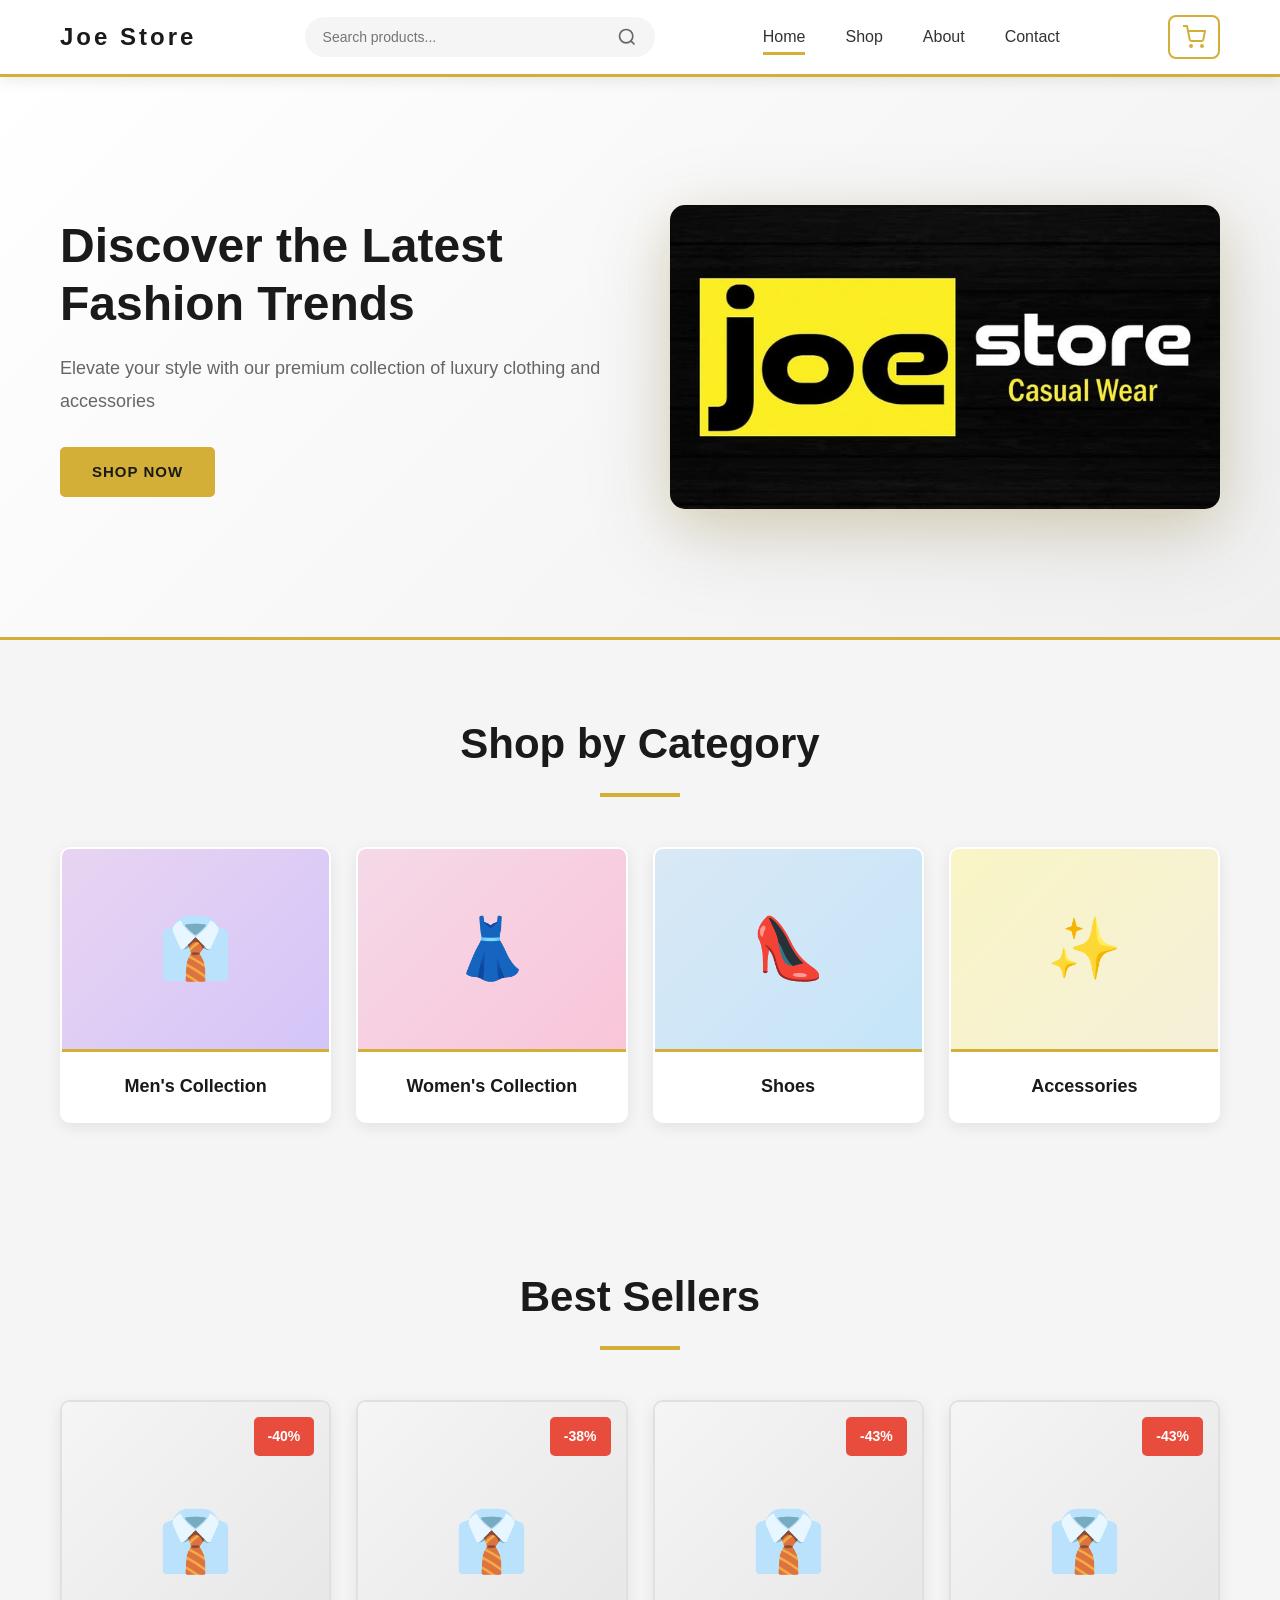
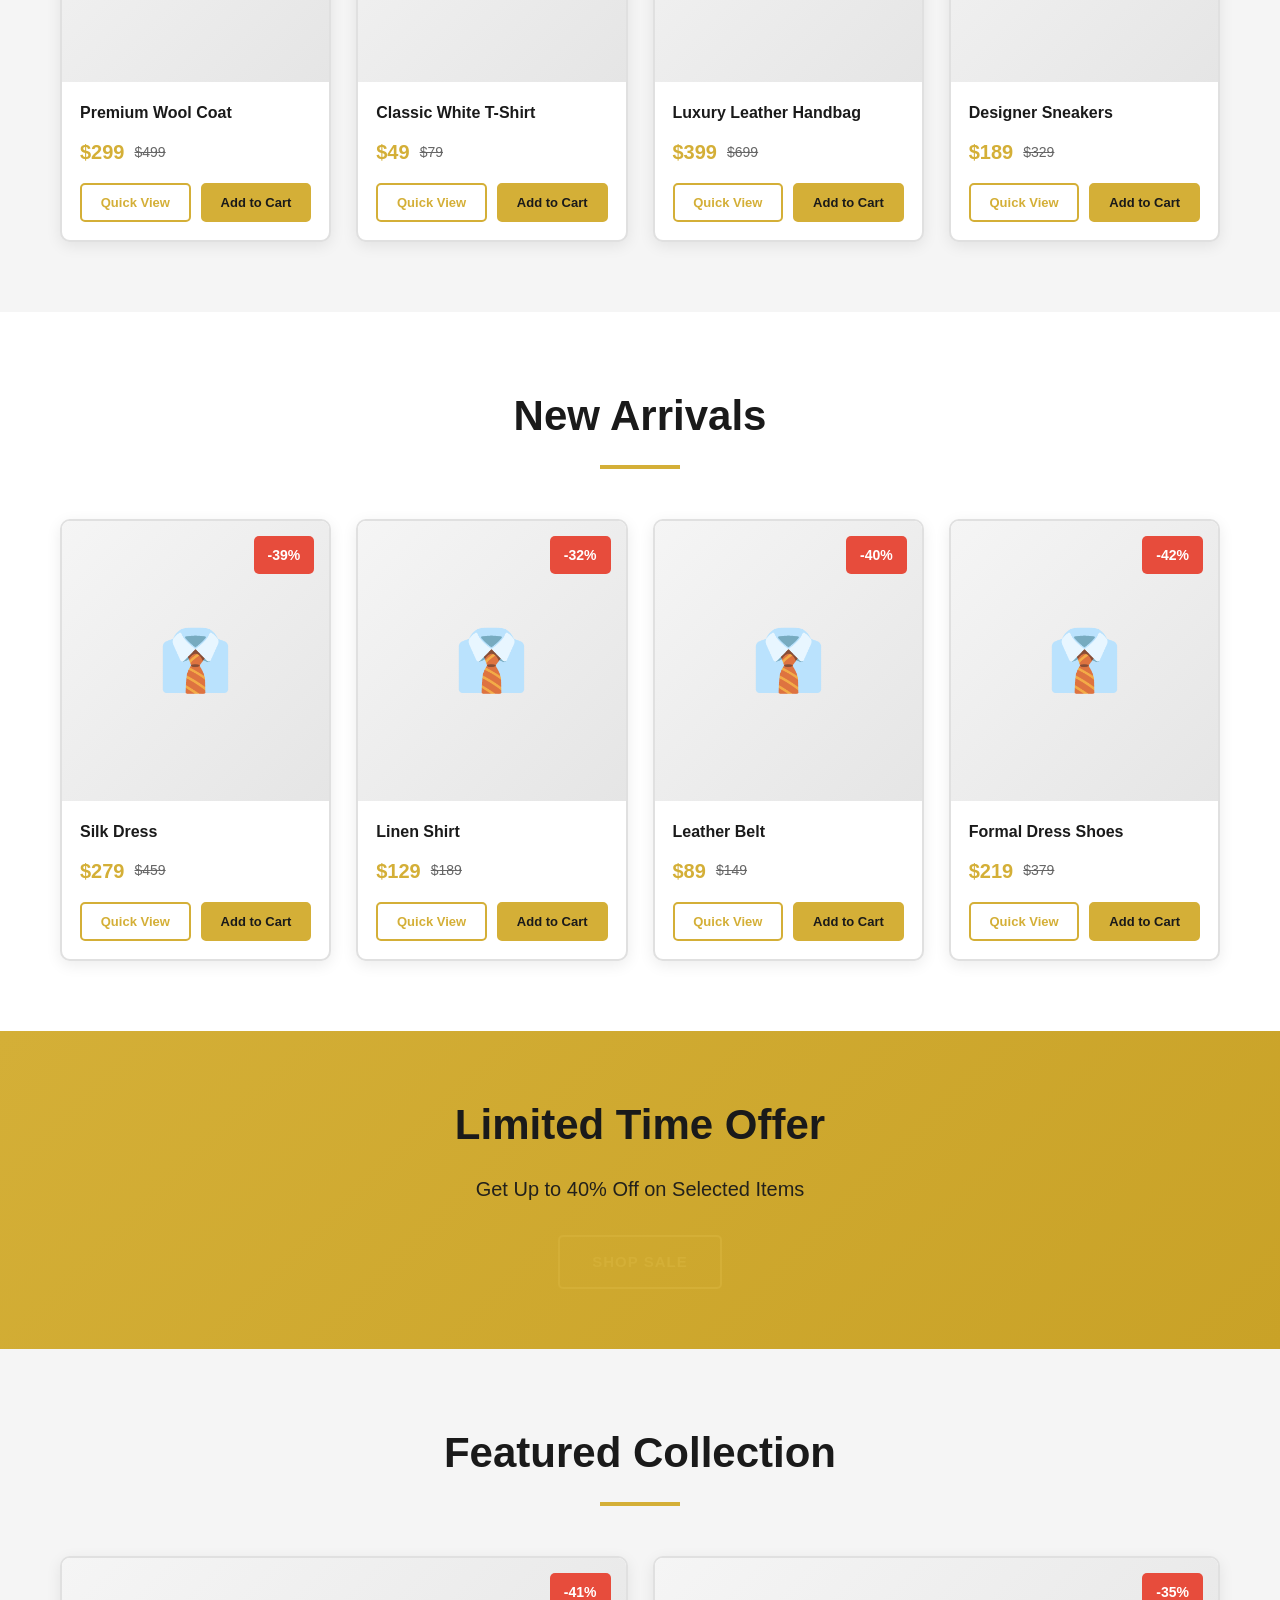
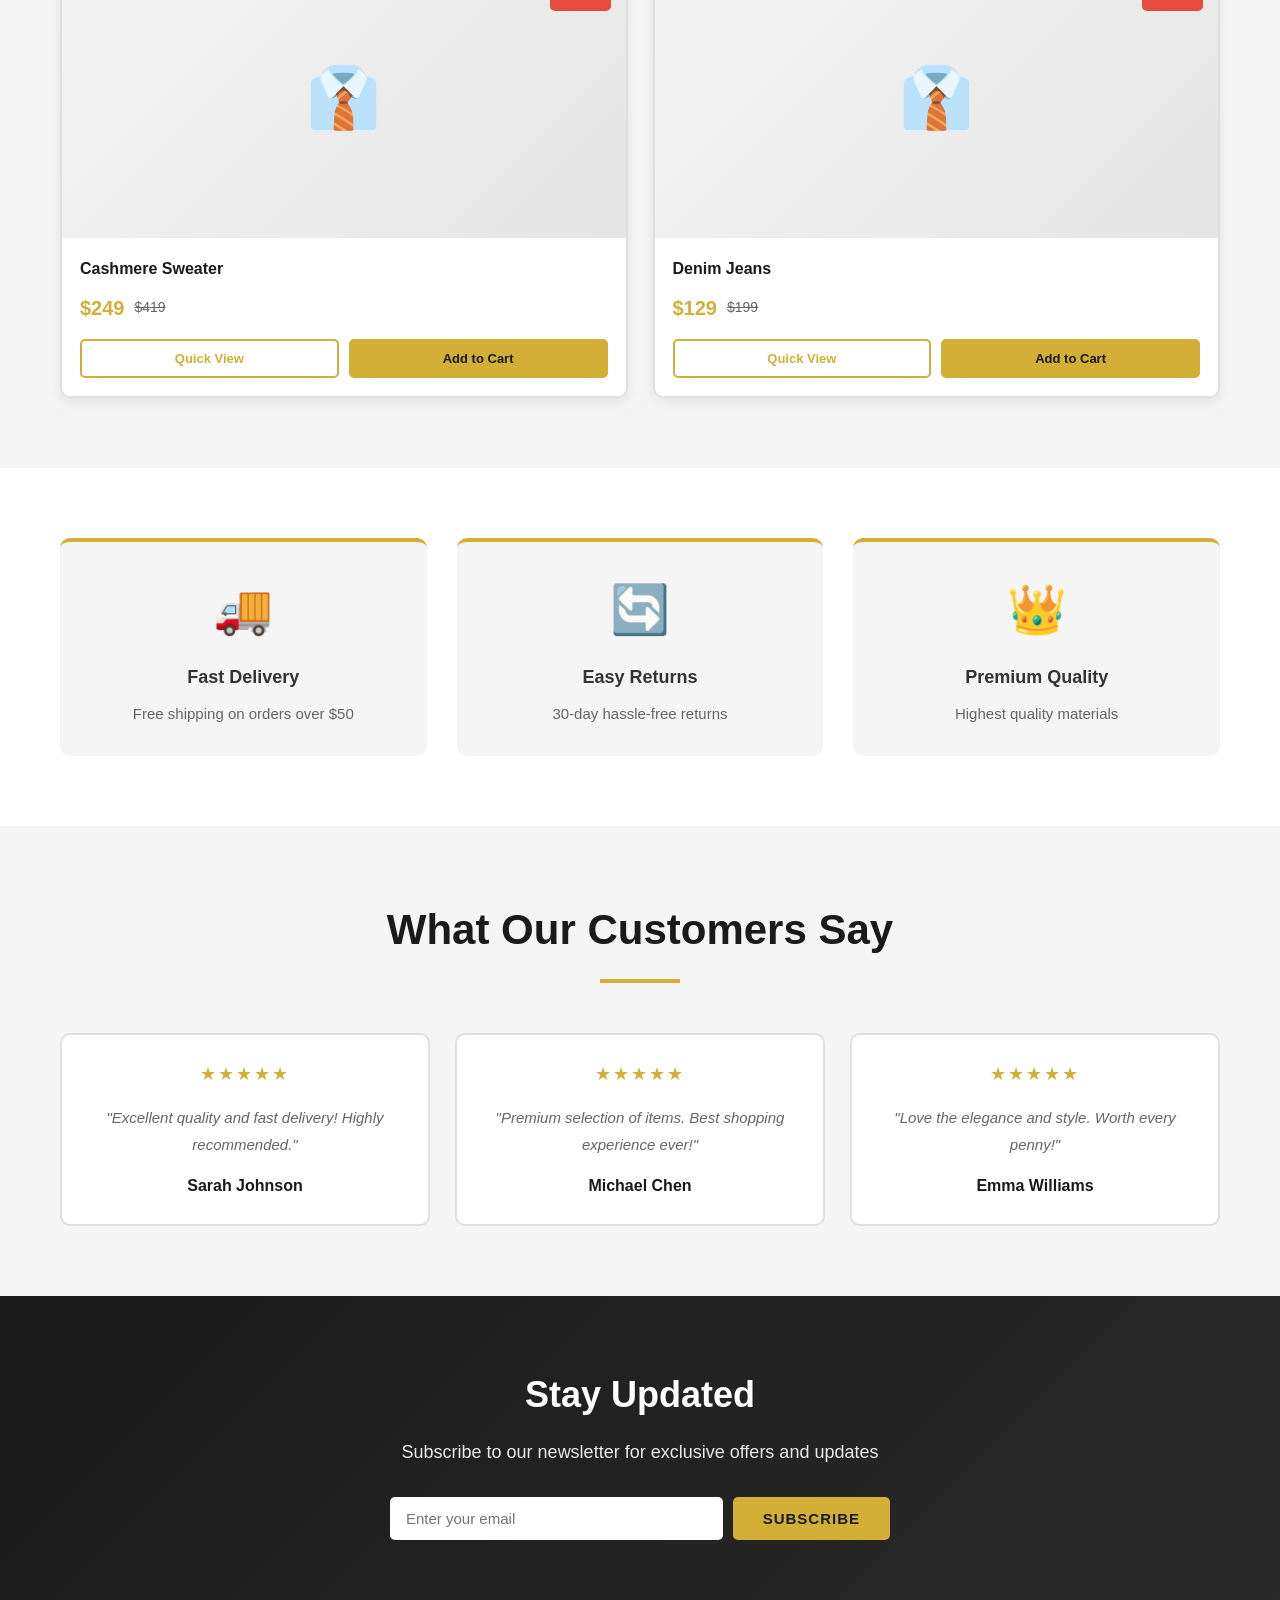
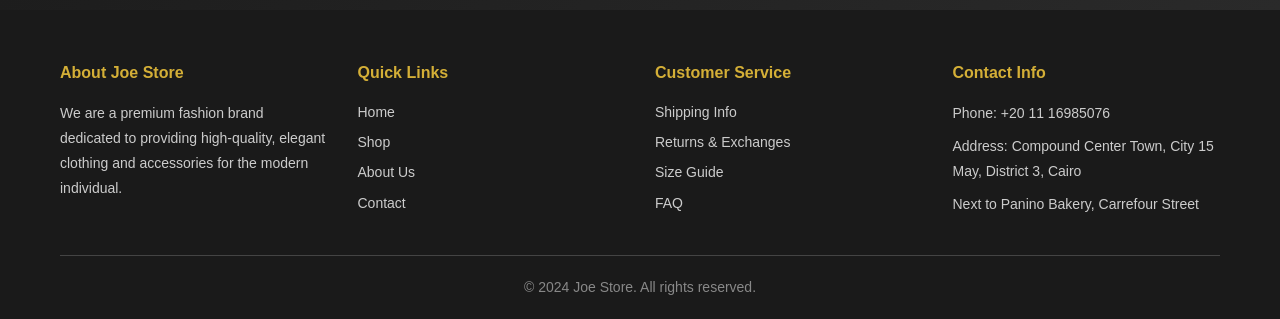
==== index.html @ e1beae63 "Add files via upload" ====
<!DOCTYPE html>
<html lang="en">
<head>
    <meta charset="UTF-8">
    <meta name="viewport" content="width=device-width, initial-scale=1.0">
    <meta name="description" content="Joe Store - Premium Fashion Store">
    <title>Joe Store - Premium Fashion Store</title>
    <link rel="icon" href="Logo.jpg" type="image/jpeg">
    <link rel="stylesheet" href="styles.css">
</head>
<body>
    <!-- NAVIGATION BAR -->
    <nav class="navbar">
        <div class="container">
            <div class="navbar-brand">
                <a href="index.html" class="logo">Joe Store</a>
            </div>
            
            <div class="navbar-search">
                <input type="text" placeholder="Search products..." class="search-input">
                <button class="search-btn">
                    <svg width="20" height="20" viewBox="0 0 24 24" fill="none" stroke="currentColor" stroke-width="2">
                        <circle cx="11" cy="11" r="8"></circle>
                        <path d="m21 21-4.35-4.35"></path>
                    </svg>
                </button>
            </div>
            
            <ul class="navbar-menu">
                <li><a href="index.html" class="nav-link active">Home</a></li>
                <li><a href="products.html" class="nav-link">Shop</a></li>
                <li><a href="about.html" class="nav-link">About</a></li>
                <li><a href="contact.html" class="nav-link">Contact</a></li>
            </ul>
            
            <div class="navbar-actions">
                <button class="cart-btn" id="cart-btn" onclick="window.location.href='cart.html'">
                    <svg width="24" height="24" viewBox="0 0 24 24" fill="none" stroke="currentColor" stroke-width="2">
                        <circle cx="9" cy="21" r="1"></circle>
                        <circle cx="20" cy="21" r="1"></circle>
                        <path d="M1 1h4l2.68 13.39a2 2 0 0 0 2 1.61h9.72a2 2 0 0 0 2-1.61L23 6H6"></path>
                    </svg>
                    <span class="cart-count" id="cart-count">0</span>
                </button>
            </div>
            
            <button class="menu-toggle" id="menu-toggle">
                <span></span>
                <span></span>
                <span></span>
            </button>
        </div>
    </nav>

    <!-- HERO SECTION -->
    <section class="hero">
        <div class="container">
            <div class="hero-content">
                <h2 class="hero-title">Discover the Latest Fashion Trends</h2>
                <p class="hero-subtitle">Elevate your style with our premium collection of luxury clothing and accessories</p>
                <a href="products.html" class="btn btn-primary">Shop Now</a>
            </div>
            <div class="hero-image">
                <img src="Logo.jpg" alt="Joe Store Logo">
            </div>
        </div>
    </section>

    <!-- FEATURED CATEGORIES -->
    <section class="categories">
        <div class="container">
            <h2 class="section-title">Shop by Category</h2>
            <div class="categories-grid">
                <a href="products.html?category=men" class="category-card">
                    <div class="category-placeholder men-placeholder">👔</div>
                    <h3>Men's Collection</h3>
                </a>
                <a href="products.html?category=women" class="category-card">
                    <div class="category-placeholder women-placeholder">👗</div>
                    <h3>Women's Collection</h3>
                </a>
                <a href="products.html?category=shoes" class="category-card">
                    <div class="category-placeholder shoes-placeholder">👠</div>
                    <h3>Shoes</h3>
                </a>
                <a href="products.html?category=accessories" class="category-card">
                    <div class="category-placeholder accessories-placeholder">✨</div>
                    <h3>Accessories</h3>
                </a>
            </div>
        </div>
    </section>

    <!-- BEST SELLERS -->
    <section class="best-sellers">
        <div class="container">
            <h2 class="section-title">Best Sellers</h2>
            <div class="products-grid" id="bestSellersGrid"></div>
        </div>
    </section>

    <!-- NEW ARRIVALS -->
    <section class="new-arrivals">
        <div class="container">
            <h2 class="section-title">New Arrivals</h2>
            <div class="products-grid" id="newArrivalsGrid"></div>
        </div>
    </section>

    <!-- PROMO BANNER -->
    <section class="promo-banner">
        <div class="container">
            <div class="promo-content">
                <h2>Limited Time Offer</h2>
                <p>Get Up to 40% Off on Selected Items</p>
                <a href="products.html" class="btn btn-secondary">Shop Sale</a>
            </div>
        </div>
    </section>

    <!-- FEATURED PRODUCTS -->
    <section class="featured">
        <div class="container">
            <h2 class="section-title">Featured Collection</h2>
            <div class="products-grid" id="featuredGrid"></div>
        </div>
    </section>

    <!-- BENEFITS -->
    <section class="benefits">
        <div class="container">
            <div class="benefits-grid">
                <div class="benefit-card">
                    <div class="benefit-icon">🚚</div>
                    <h3>Fast Delivery</h3>
                    <p>Free shipping on orders over $50</p>
                </div>
                <div class="benefit-card">
                    <div class="benefit-icon">🔄</div>
                    <h3>Easy Returns</h3>
                    <p>30-day hassle-free returns</p>
                </div>
                <div class="benefit-card">
                    <div class="benefit-icon">👑</div>
                    <h3>Premium Quality</h3>
                    <p>Highest quality materials</p>
                </div>
            </div>
        </div>
    </section>

    <!-- REVIEWS -->
    <section class="reviews">
        <div class="container">
            <h2 class="section-title">What Our Customers Say</h2>
            <div class="reviews-grid">
                <div class="review-card">
                    <div class="stars">★★★★★</div>
                    <p>"Excellent quality and fast delivery! Highly recommended."</p>
                    <strong>Sarah Johnson</strong>
                </div>
                <div class="review-card">
                    <div class="stars">★★★★★</div>
                    <p>"Premium selection of items. Best shopping experience ever!"</p>
                    <strong>Michael Chen</strong>
                </div>
                <div class="review-card">
                    <div class="stars">★★★★★</div>
                    <p>"Love the elegance and style. Worth every penny!"</p>
                    <strong>Emma Williams</strong>
                </div>
            </div>
        </div>
    </section>

    <!-- NEWSLETTER -->
    <section class="newsletter">
        <div class="container">
            <h2>Stay Updated</h2>
            <p>Subscribe to our newsletter for exclusive offers and updates</p>
            <form class="newsletter-form">
                <input type="email" placeholder="Enter your email" required>
                <button type="submit" class="btn btn-primary">Subscribe</button>
            </form>
        </div>
    </section>

    <!-- FOOTER -->
    <footer class="footer">
        <div class="container">
            <div class="footer-grid">
                <div class="footer-section">
                    <h4>About Joe Store</h4>
                    <p>We are a premium fashion brand dedicated to providing high-quality, elegant clothing and accessories for the modern individual.</p>
                </div>
                <div class="footer-section">
                    <h4>Quick Links</h4>
                    <ul>
                        <li><a href="index.html">Home</a></li>
                        <li><a href="products.html">Shop</a></li>
                        <li><a href="#">About Us</a></li>
                        <li><a href="#">Contact</a></li>
                    </ul>
                </div>
                <div class="footer-section">
                    <h4>Customer Service</h4>
                    <ul>
                        <li><a href="#">Shipping Info</a></li>
                        <li><a href="#">Returns & Exchanges</a></li>
                        <li><a href="#">Size Guide</a></li>
                        <li><a href="#">FAQ</a></li>
                    </ul>
                </div>
                <div class="footer-section">
                    <h4>Contact Info</h4>
                    <p>Phone: +20 11 16985076</p>
                    <p>Address: Compound Center Town, City 15 May, District 3, Cairo</p>
                    <p>Next to Panino Bakery, Carrefour Street</p>
                </div>
            </div>
            <div class="footer-bottom">
                <p>&copy; 2024 Joe Store. All rights reserved.</p>
            </div>
        </div>
    </footer>

    <script src="data.js"></script>
    <script src="app.js"></script>
</body>
</html>
---- styles.css ----
* {
  margin: 0;
  padding: 0;
  box-sizing: border-box;
}

:root {
  --primary: #D4AF37;
  --dark: #1a1a1a;
  --light: #fff;
  --gray: #f5f5f5;
  --gray-dark: #e0e0e0;
  --text: #333;
  --text-light: #666;
}

html {
  scroll-behavior: smooth;
}

body {
  font-family: 'Segoe UI', Tahoma, Geneva, Verdana, sans-serif;
  color: var(--text);
  background: var(--light);
  line-height: 1.6;
}

.container {
  max-width: 1200px;
  margin: 0 auto;
  padding: 0 20px;
}

/* ===== NAVBAR ===== */
.navbar {
  background: var(--light);
  border-bottom: 3px solid var(--primary);
  padding: 15px 0;
  position: sticky;
  top: 0;
  z-index: 1000;
  box-shadow: 0 2px 15px rgba(0, 0, 0, 0.1);
}

.navbar .container {
  display: flex;
  align-items: center;
  justify-content: space-between;
  gap: 30px;
}

.logo {
  font-size: 24px;
  font-weight: 900;
  color: var(--dark);
  text-decoration: none;
  letter-spacing: 3px;
  transition: all 0.3s ease;
}

.logo:hover {
  color: var(--primary);
}

.navbar-search {
  flex: 1;
  max-width: 350px;
  display: flex;
  align-items: center;
  background: var(--gray);
  border-radius: 30px;
  padding: 8px 16px;
  border: 2px solid transparent;
  transition: all 0.3s ease;
}

.navbar-search:focus-within {
  border-color: var(--primary);
  box-shadow: 0 0 15px rgba(212, 175, 55, 0.2);
}

.search-input {
  flex: 1;
  border: none;
  background: transparent;
  outline: none;
  font-size: 14px;
  font-family: inherit;
}

.search-btn {
  background: none;
  border: none;
  cursor: pointer;
  color: var(--text-light);
  transition: all 0.3s ease;
  display: flex;
  align-items: center;
}

.search-btn:hover {
  color: var(--primary);
}

.navbar-menu {
  display: flex;
  list-style: none;
  gap: 40px;
}

.nav-link {
  text-decoration: none;
  color: var(--text);
  font-weight: 500;
  position: relative;
  transition: all 0.3s ease;
  padding-bottom: 5px;
}

.nav-link::after {
  content: '';
  position: absolute;
  bottom: -5px;
  left: 0;
  width: 0;
  height: 3px;
  background: var(--primary);
  transition: width 0.3s ease;
}

.nav-link:hover::after,
.nav-link.active::after {
  width: 100%;
}

.navbar-actions {
  display: flex;
  align-items: center;
  gap: 20px;
}

.cart-btn {
  background: none;
  border: 2px solid var(--primary);
  padding: 8px 12px;
  border-radius: 8px;
  cursor: pointer;
  position: relative;
  transition: all 0.3s ease;
  display: flex;
  align-items: center;
  gap: 8px;
  color: var(--primary);
}

.cart-btn:hover {
  background: var(--primary);
  color: var(--dark);
}

.cart-count {
  background: #e74c3c;
  color: white;
  width: 20px;
  height: 20px;
  border-radius: 50%;
  display: flex;
  align-items: center;
  justify-content: center;
  font-size: 12px;
  font-weight: 700;
  position: absolute;
  top: -8px;
  right: -8px;
}

.menu-toggle {
  display: none;
  flex-direction: column;
  gap: 6px;
  background: none;
  border: none;
  cursor: pointer;
}

.menu-toggle span {
  width: 25px;
  height: 3px;
  background: var(--dark);
  border-radius: 2px;
}

/* ===== HERO SECTION ===== */
.hero {
  padding: 80px 0;
  background: linear-gradient(135deg, #fff 0%, #f0f0f0 100%);
  border-bottom: 3px solid var(--primary);
}

.hero .container {
  display: flex;
  align-items: center;
  gap: 60px;
}

.hero-content {
  flex: 1;
  min-width: 0;
}

.hero-title {
  font-size: 48px;
  font-weight: 900;
  margin-bottom: 20px;
  color: var(--dark);
  line-height: 1.2;
}

.hero-subtitle {
  font-size: 18px;
  color: var(--text-light);
  margin-bottom: 30px;
  line-height: 1.8;
}

.hero-image {
  flex: 1;
  display: flex;
  justify-content: center;
  align-items: center;
  min-height: 400px;
}

.hero-image img {
  width: 100%;
  max-width: 100%;
  height: auto;
  max-height: 450px;
  object-fit: contain;
  filter: drop-shadow(0 20px 40px rgba(0, 0, 0, 0.15));
  animation: slideInRight 0.8s ease;
  border-radius: 15px;
  box-shadow: 0 15px 50px rgba(212, 175, 55, 0.2);
}

/* ===== BUTTONS ===== */
.btn {
  display: inline-block;
  padding: 13px 32px;
  border: none;
  border-radius: 5px;
  font-size: 15px;
  font-weight: 600;
  cursor: pointer;
  transition: all 0.3s ease;
  text-decoration: none;
  text-transform: uppercase;
  letter-spacing: 1px;
  font-family: inherit;
}

.btn-primary {
  background: var(--primary);
  color: var(--dark);
}

.btn-primary:hover {
  background: #c9a227;
  transform: translateY(-3px);
  box-shadow: 0 8px 20px rgba(212, 175, 55, 0.3);
}

.btn-secondary {
  background: transparent;
  color: var(--primary);
  border: 2px solid var(--primary);
}

.btn-secondary:hover {
  background: var(--primary);
  color: var(--dark);
}

/* ===== SECTIONS ===== */
section {
  padding: 70px 0;
}

.section-title {
  font-size: 42px;
  font-weight: 900;
  text-align: center;
  margin-bottom: 50px;
  color: var(--dark);
  position: relative;
  padding-bottom: 20px;
}

.section-title::after {
  content: '';
  position: absolute;
  bottom: 0;
  left: 50%;
  transform: translateX(-50%);
  width: 80px;
  height: 4px;
  background: var(--primary);
}

/* ===== CATEGORIES ===== */
.categories {
  background: var(--gray);
}

.categories-grid {
  display: grid;
  grid-template-columns: repeat(auto-fit, minmax(220px, 1fr));
  gap: 25px;
}

.category-card {
  background: var(--light);
  border-radius: 10px;
  overflow: hidden;
  text-decoration: none;
  color: var(--dark);
  transition: all 0.4s ease;
  border: 2px solid transparent;
  box-shadow: 0 4px 15px rgba(0, 0, 0, 0.08);
}

.category-card:hover {
  transform: translateY(-10px);
  border-color: var(--primary);
  box-shadow: 0 12px 30px rgba(0, 0, 0, 0.15);
}

.category-placeholder {
  width: 100%;
  height: 200px;
  display: flex;
  align-items: center;
  justify-content: center;
  font-size: 60px;
  background: linear-gradient(135deg, #f0f0f0 0%, #e0e0e0 100%);
  transition: all 0.4s ease;
}

.category-card:hover .category-placeholder {
  transform: scale(1.1);
}

.men-placeholder {
  background: linear-gradient(135deg, #e8d4f1 0%, #d4c5f9 100%);
}

.women-placeholder {
  background: linear-gradient(135deg, #f5d9e8 0%, #f9c5d9 100%);
}

.shoes-placeholder {
  background: linear-gradient(135deg, #d9e8f5 0%, #c5e5f9 100%);
}

.accessories-placeholder {
  background: linear-gradient(135deg, #f9f5c5 0%, #f5f0d9 100%);
}

.category-card h3 {
  padding: 20px;
  font-size: 18px;
  text-align: center;
  font-weight: 700;
  border-top: 3px solid var(--primary);
}

/* ===== PRODUCTS GRID ===== */
.products-grid {
  display: grid;
  grid-template-columns: repeat(auto-fit, minmax(240px, 1fr));
  gap: 25px;
}

.product-card {
  background: var(--light);
  border-radius: 10px;
  overflow: hidden;
  border: 2px solid var(--gray-dark);
  transition: all 0.4s ease;
  box-shadow: 0 4px 15px rgba(0, 0, 0, 0.08);
}

.product-card:hover {
  transform: translateY(-10px);
  border-color: var(--primary);
  box-shadow: 0 12px 30px rgba(0, 0, 0, 0.15);
}

.product-image {
  width: 100%;
  height: 280px;
  background: linear-gradient(135deg, #f5f5f5 0%, #e5e5e5 100%);
  display: flex;
  align-items: center;
  justify-content: center;
  font-size: 60px;
  transition: transform 0.4s ease;
  overflow: hidden;
}

.product-card:hover .product-image {
  transform: scale(1.05);
}

.product-discount {
  position: absolute;
  top: 15px;
  right: 15px;
  background: #e74c3c;
  color: white;
  padding: 8px 14px;
  border-radius: 5px;
  font-weight: 700;
  font-size: 14px;
}

.product-info {
  padding: 18px;
}

.product-name {
  font-size: 16px;
  font-weight: 600;
  margin-bottom: 10px;
  color: var(--dark);
}

.product-price {
  display: flex;
  gap: 10px;
  margin-bottom: 15px;
  align-items: center;
}

.price-current {
  font-size: 20px;
  font-weight: 700;
  color: var(--primary);
}

.price-old {
  font-size: 14px;
  color: var(--text-light);
  text-decoration: line-through;
}

.product-actions {
  display: flex;
  gap: 10px;
}

.product-actions button {
  flex: 1;
  padding: 10px;
  border: 2px solid var(--primary);
  background: var(--light);
  color: var(--primary);
  cursor: pointer;
  border-radius: 5px;
  font-weight: 600;
  transition: all 0.3s ease;
  font-size: 13px;
}

.product-actions button:last-child {
  background: var(--primary);
  color: var(--dark);
}

.product-actions button:hover {
  background: var(--primary);
  color: var(--dark);
}

/* ===== SECTIONS WITH BG ===== */
.best-sellers {
  background: var(--gray);
}

.new-arrivals {
  background: var(--light);
}

.featured {
  background: var(--gray);
}

/* ===== PROMO BANNER ===== */
.promo-banner {
  background: linear-gradient(135deg, var(--primary) 0%, #c9a227 100%);
  color: var(--dark);
  text-align: center;
  padding: 60px 0;
}

.promo-content h2 {
  font-size: 42px;
  font-weight: 900;
  margin-bottom: 15px;
}

.promo-content p {
  font-size: 20px;
  margin-bottom: 30px;
  opacity: 0.95;
}

/* ===== BENEFITS ===== */
.benefits {
  background: var(--light);
}

.benefits-grid {
  display: grid;
  grid-template-columns: repeat(auto-fit, minmax(250px, 1fr));
  gap: 30px;
}

.benefit-card {
  background: var(--gray);
  padding: 30px;
  border-radius: 10px;
  text-align: center;
  border-top: 4px solid var(--primary);
  transition: all 0.3s ease;
}

.benefit-card:hover {
  transform: translateY(-5px);
  box-shadow: 0 8px 25px rgba(0, 0, 0, 0.1);
}

.benefit-icon {
  font-size: 48px;
  margin-bottom: 15px;
}

.benefit-card h3 {
  font-size: 18px;
  margin-bottom: 10px;
  font-weight: 700;
}

.benefit-card p {
  color: var(--text-light);
  font-size: 15px;
}

/* ===== REVIEWS ===== */
.reviews {
  background: var(--gray);
}

.reviews-grid {
  display: grid;
  grid-template-columns: repeat(auto-fit, minmax(280px, 1fr));
  gap: 25px;
}

.review-card {
  background: var(--light);
  padding: 25px;
  border-radius: 10px;
  border: 2px solid var(--gray-dark);
  text-align: center;
  transition: all 0.3s ease;
}

.review-card:hover {
  border-color: var(--primary);
  box-shadow: 0 8px 25px rgba(0, 0, 0, 0.1);
}

.stars {
  color: var(--primary);
  font-size: 18px;
  margin-bottom: 15px;
  letter-spacing: 2px;
}

.review-card p {
  color: var(--text-light);
  margin-bottom: 15px;
  font-style: italic;
  font-size: 15px;
  line-height: 1.8;
}

.review-card strong {
  color: var(--dark);
  font-weight: 700;
}

/* ===== NEWSLETTER ===== */
.newsletter {
  background: linear-gradient(135deg, var(--dark) 0%, #2a2a2a 100%);
  color: var(--light);
  text-align: center;
}

.newsletter h2 {
  font-size: 36px;
  font-weight: 900;
  margin-bottom: 15px;
}

.newsletter p {
  font-size: 18px;
  margin-bottom: 30px;
  opacity: 0.9;
}

.newsletter-form {
  display: flex;
  gap: 10px;
  max-width: 500px;
  margin: 0 auto;
}

.newsletter-form input {
  flex: 1;
  padding: 13px 16px;
  border: none;
  border-radius: 5px;
  font-family: inherit;
  font-size: 15px;
}

.newsletter-form button {
  padding: 13px 30px;
}

/* ===== FOOTER ===== */
.footer {
  background: var(--dark);
  color: #ccc;
  padding: 50px 0 20px;
}

.footer-grid {
  display: grid;
  grid-template-columns: repeat(auto-fit, minmax(240px, 1fr));
  gap: 30px;
  margin-bottom: 30px;
}

.footer-section h4 {
  color: var(--primary);
  font-size: 16px;
  margin-bottom: 15px;
  font-weight: 700;
}

.footer-section p {
  font-size: 14px;
  line-height: 1.8;
  margin-bottom: 8px;
}

.footer-section ul {
  list-style: none;
}

.footer-section a {
  color: #ccc;
  text-decoration: none;
  font-size: 14px;
  transition: all 0.3s ease;
  display: block;
  margin-bottom: 8px;
}

.footer-section a:hover {
  color: var(--primary);
}

.footer-bottom {
  border-top: 1px solid #444;
  padding-top: 20px;
  text-align: center;
  color: #888;
  font-size: 14px;
}

/* ===== ANIMATIONS ===== */
@keyframes slideInRight {
  from {
    opacity: 0;
    transform: translateX(50px);
  }
  to {
    opacity: 1;
    transform: translateX(0);
  }
}

@keyframes fadeIn {
  from {
    opacity: 0;
    transform: translateY(20px);
  }
  to {
    opacity: 1;
    transform: translateY(0);
  }
}

/* ===== BREADCRUMB ===== */
.breadcrumb {
  background: var(--gray);
  padding: 15px 0;
  font-size: 14px;
}

.breadcrumb a {
  color: var(--primary);
  text-decoration: none;
  transition: 0.3s ease;
}

.breadcrumb a:hover {
  text-decoration: underline;
}

/* ===== SHOP PAGE ===== */
.shop {
  padding: 50px 0;
  min-height: 80vh;
}

.shop-wrapper {
  display: grid;
  grid-template-columns: 280px 1fr;
  gap: 30px;
}

.filters {
  background: var(--gray);
  padding: 25px;
  border-radius: 10px;
  height: fit-content;
  position: sticky;
  top: 120px;
}

.filters h3 {
  font-size: 18px;
  margin-bottom: 20px;
  color: var(--dark);
  font-weight: 700;
}

.filter-group {
  margin-bottom: 25px;
  padding-bottom: 20px;
  border-bottom: 1px solid var(--gray-dark);
}

.filter-group:last-child {
  border-bottom: none;
}

.filter-group h4 {
  font-size: 14px;
  margin-bottom: 12px;
  color: var(--dark);
  font-weight: 700;
  text-transform: uppercase;
}

.filter-group label {
  display: flex;
  align-items: center;
  gap: 8px;
  margin-bottom: 10px;
  cursor: pointer;
  font-size: 14px;
}

.filter-group input[type="checkbox"],
.filter-group input[type="radio"] {
  cursor: pointer;
  width: 16px;
  height: 16px;
  accent-color: var(--primary);
}

#price-range {
  width: 100%;
  height: 6px;
  border-radius: 3px;
  background: var(--gray-dark);
  outline: none;
  -webkit-appearance: none;
  accent-color: var(--primary);
}

#price-range::-webkit-slider-thumb {
  -webkit-appearance: none;
  appearance: none;
  width: 18px;
  height: 18px;
  border-radius: 50%;
  background: var(--primary);
  cursor: pointer;
}

#price-range::-moz-range-thumb {
  width: 18px;
  height: 18px;
  border-radius: 50%;
  background: var(--primary);
  cursor: pointer;
  border: none;
}

.price-display {
  margin-top: 10px;
  font-size: 14px;
  color: var(--text-light);
}

#reset-filters {
  width: 100%;
  margin-top: 20px;
}

.products-section {
  display: flex;
  flex-direction: column;
  gap: 25px;
}

.sort-bar {
  display: flex;
  justify-content: flex-end;
  align-items: center;
}

.sort-bar select {
  padding: 10px 15px;
  border: 2px solid var(--gray-dark);
  border-radius: 5px;
  background: var(--light);
  cursor: pointer;
  font-size: 14px;
  transition: all 0.3s ease;
}

.sort-bar select:hover,
.sort-bar select:focus {
  border-color: var(--primary);
}

/* ===== MODAL ===== */
.modal {
  display: none;
  position: fixed;
  top: 0;
  left: 0;
  width: 100%;
  height: 100%;
  background: rgba(0, 0, 0, 0.7);
  z-index: 2000;
  align-items: center;
  justify-content: center;
}

.modal.active {
  display: flex;
}

.modal-content {
  background: var(--light);
  border-radius: 10px;
  padding: 30px;
  max-width: 600px;
  width: 95%;
  max-height: 90vh;
  overflow-y: auto;
  position: relative;
  animation: slideInUp 0.3s ease;
}

.modal-close {
  position: absolute;
  top: 15px;
  right: 15px;
  background: none;
  border: none;
  font-size: 28px;
  cursor: pointer;
  color: var(--text-light);
  transition: 0.3s ease;
}

.modal-close:hover {
  color: var(--dark);
}

.modal-body {
  display: grid;
  grid-template-columns: 1fr 1fr;
  gap: 20px;
}

.modal-image {
  background: var(--gray);
  border-radius: 8px;
  overflow: hidden;
}

.modal-info h2 {
  font-size: 24px;
  font-weight: 700;
  margin-bottom: 15px;
}

.modal-price {
  display: flex;
  gap: 10px;
  margin-bottom: 15px;
  align-items: center;
}

.modal-info p {
  color: var(--text-light);
  margin-bottom: 20px;
  font-size: 14px;
  line-height: 1.6;
}

.modal-info button {
  width: 100%;
}

@keyframes slideInUp {
  from {
    opacity: 0;
    transform: translateY(30px);
  }
  to {
    opacity: 1;
    transform: translateY(0);
  }
}

/* ===== RESPONSIVE ===== */
@media (max-width: 1024px) {
  .navbar .container {
    gap: 20px;
  }
  
  .navbar-menu {
    gap: 25px;
  }
  
  .hero .container {
    gap: 40px;
  }
  
  .hero-title {
    font-size: 38px;
  }
  
  .hero-image {
    min-height: 350px;
  }
  
  .hero-image img {
    max-height: 380px;
  }
  
  .shop-wrapper {
    grid-template-columns: 1fr;
  }
  
  .filters {
    position: static;
  }
}

@media (max-width: 768px) {
  section {
    padding: 50px 0;
  }
  
  .navbar .container {
    flex-wrap: wrap;
    gap: 15px;
  }
  
  .navbar-search {
    order: 3;
    flex: 1 1 100%;
    max-width: 100%;
  }
  
  .menu-toggle {
    display: flex;
  }
  
  .navbar-menu {
    display: none;
    position: absolute;
    top: 100%;
    left: 0;
    right: 0;
    flex-direction: column;
    background: var(--light);
    padding: 20px;
    border-bottom: 3px solid var(--primary);
    gap: 15px;
    z-index: 999;
  }
  
  .navbar-menu.active {
    display: flex;
  }
  
  .hero .container {
    flex-direction: column-reverse;
    gap: 25px;
    padding: 0 15px;
  }
  
  .hero-content {
    text-align: center;
  }
  
  .hero-title {
    font-size: 32px;
    margin-bottom: 15px;
  }
  
  .hero-subtitle {
    font-size: 15px;
    margin-bottom: 25px;
  }
  
  .hero-image {
    min-height: 280px;
    width: 100%;
  }
  
  .hero-image img {
    max-height: 300px;
    max-width: 90%;
  }
  
  .btn {
    padding: 11px 28px;
    font-size: 14px;
  }
  
  .section-title {
    font-size: 32px;
    margin-bottom: 35px;
  }
  
  .products-grid {
    grid-template-columns: repeat(2, 1fr);
    gap: 15px;
  }
  
  .categories-grid {
    grid-template-columns: repeat(2, 1fr);
    gap: 15px;
  }
  
  .benefits-grid {
    grid-template-columns: 1fr;
    gap: 20px;
  }
  
  .reviews-grid {
    grid-template-columns: 1fr;
  }
  
  .footer-grid {
    grid-template-columns: 1fr;
    gap: 25px;
  }
  
  .newsletter-form {
    flex-direction: column;
    gap: 12px;
  }
  
  .newsletter-form input,
  .newsletter-form button {
    width: 100%;
  }
  
  .cart-wrapper {
    grid-template-columns: 1fr;
    gap: 20px;
  }
}

@media (max-width: 480px) {
  body {
    font-size: 14px;
  }
  
  .container {
    padding: 0 15px;
  }
  
  .logo {
    font-size: 20px;
  }
  
  .navbar-search {
    order: 2;
    max-width: 100%;
  }
  
  .navbar-brand {
    flex: 1 1 auto;
  }
  
  .search-input {
    font-size: 13px;
  }
  
  section {
    padding: 40px 0;
  }
  
  .hero .container {
    flex-direction: column-reverse;
    gap: 20px;
    padding: 0;
  }
  
  .hero-content {
    text-align: center;
  }
  
  .hero-title {
    font-size: 26px;
    margin-bottom: 12px;
    line-height: 1.3;
  }
  
  .hero-subtitle {
    font-size: 14px;
    margin-bottom: 20px;
  }
  
  .hero-image {
    min-height: 220px;
    width: 100%;
  }
  
  .hero-image img {
    max-height: 240px;
    max-width: 85%;
  }
  
  .btn {
    padding: 10px 24px;
    font-size: 13px;
    letter-spacing: 0.5px;
  }
  
  .btn-primary:hover {
    transform: translateY(-2px);
  }
  
  .section-title {
    font-size: 22px;
    margin-bottom: 30px;
  }
  
  .products-grid {
    grid-template-columns: 1fr;
    gap: 12px;
  }
  
  .product-card {
    border-radius: 8px;
  }
  
  .product-image {
    height: 200px;
    font-size: 48px;
  }
  
  .categories-grid {
    grid-template-columns: 1fr;
    gap: 12px;
  }
  
  .category-placeholder {
    height: 150px;
    font-size: 48px;
  }
  
  .category-card h3 {
    font-size: 15px;
    padding: 15px;
  }
  
  .benefit-card {
    padding: 20px;
  }
  
  .benefit-icon {
    font-size: 40px;
    margin-bottom: 12px;
  }
  
  .benefit-card h3 {
    font-size: 16px;
    margin-bottom: 8px;
  }
  
  .benefit-card p {
    font-size: 13px;
  }
  
  .review-card {
    padding: 20px;
  }
  
  .review-card p {
    font-size: 13px;
  }
  
  .newsletter h2 {
    font-size: 26px;
    margin-bottom: 12px;
  }
  
  .newsletter p {
    font-size: 15px;
    margin-bottom: 20px;
  }
  
  .newsletter-form input {
    padding: 10px;
    font-size: 13px;
  }
  
  .newsletter-form button {
    padding: 10px 20px;
    font-size: 13px;
  }
  
  .breadcrumb {
    font-size: 12px;
    padding: 12px 0;
  }
  
  .footer-section h4 {
    font-size: 14px;
    margin-bottom: 12px;
  }
  
  .footer-section p {
    font-size: 12px;
    line-height: 1.6;
  }
  
  .footer-section a {
    font-size: 12px;
  }
  
  .footer-bottom {
    font-size: 12px;
    padding-top: 15px;
  }
}

/* ===== CART PAGE ===== */
.cart-section {
  padding: 50px 0;
  min-height: 80vh;
  background: var(--light);
}

.cart-wrapper {
  display: grid;
  grid-template-columns: 1fr 350px;
  gap: 30px;
}

.cart-items-wrapper {
  display: flex;
  flex-direction: column;
}

.cart-items {
  display: flex;
  flex-direction: column;
  gap: 15px;
}

.cart-item {
  display: grid;
  grid-template-columns: 120px 1fr 100px 100px 60px;
  gap: 20px;
  align-items: center;
  background: var(--light);
  border: 2px solid var(--gray-dark);
  border-radius: 10px;
  padding: 20px;
  transition: all 0.3s ease;
  box-shadow: 0 2px 10px rgba(0, 0, 0, 0.05);
}

.cart-item:hover {
  border-color: var(--primary);
  box-shadow: 0 4px 20px rgba(0, 0, 0, 0.1);
}

.cart-item-image {
  width: 100%;
  height: 100px;
  background: var(--gray);
  border-radius: 8px;
  display: flex;
  align-items: center;
  justify-content: center;
  font-size: 48px;
  flex-shrink: 0;
}

.cart-item-details h4 {
  font-size: 16px;
  font-weight: 700;
  color: var(--dark);
  margin-bottom: 5px;
}

.cart-item-details p {
  font-size: 13px;
  color: var(--text-light);
  margin-bottom: 8px;
}

.cart-item-price {
  font-size: 18px;
  font-weight: 700;
  color: var(--primary);
}

.cart-quantity-control {
  display: flex;
  align-items: center;
  gap: 8px;
  border: 1px solid var(--gray-dark);
  border-radius: 5px;
  padding: 5px;
}

.cart-quantity-control button {
  background: none;
  border: none;
  width: 30px;
  height: 30px;
  cursor: pointer;
  font-size: 16px;
  color: var(--primary);
  transition: all 0.3s ease;
  border-radius: 3px;
}

.cart-quantity-control button:hover {
  background: var(--gray);
  color: var(--dark);
}

.cart-quantity-control input {
  width: 40px;
  text-align: center;
  border: none;
  background: transparent;
  font-weight: 600;
  font-family: inherit;
}

.cart-item-total {
  font-size: 16px;
  font-weight: 700;
  color: var(--dark);
}

.cart-item-remove {
  background: none;
  border: none;
  color: #e74c3c;
  cursor: pointer;
  font-size: 20px;
  transition: all 0.3s ease;
}

.cart-item-remove:hover {
  transform: scale(1.2);
}

.cart-sidebar {
  display: flex;
  flex-direction: column;
  gap: 20px;
}

.order-summary {
  background: var(--gray);
  border-radius: 10px;
  padding: 25px;
  border: 2px solid var(--gray-dark);
  transition: all 0.3s ease;
  height: fit-content;
  position: sticky;
  top: 120px;
}

.order-summary:hover {
  border-color: var(--primary);
  box-shadow: 0 4px 20px rgba(212, 175, 55, 0.1);
}

.order-summary h3 {
  font-size: 18px;
  font-weight: 700;
  color: var(--dark);
  margin-bottom: 20px;
  padding-bottom: 15px;
  border-bottom: 2px solid var(--gray-dark);
}

.summary-item {
  display: flex;
  justify-content: space-between;
  align-items: center;
  margin-bottom: 15px;
  font-size: 14px;
}

.summary-label {
  color: var(--text-light);
  font-weight: 500;
}

.summary-value {
  font-weight: 600;
  color: var(--dark);
}

.summary-divider {
  height: 1px;
  background: var(--gray-dark);
  margin: 15px 0;
}

.summary-total {
  display: flex;
  justify-content: space-between;
  align-items: center;
  padding-top: 15px;
  border-top: 2px solid var(--gray-dark);
  font-size: 16px;
  font-weight: 700;
}

.summary-total .summary-value {
  font-size: 20px;
  color: var(--primary);
}

.promo-box {
  background: var(--light);
  border: 2px solid var(--gray-dark);
  border-radius: 10px;
  padding: 20px;
  transition: all 0.3s ease;
}

.promo-box:hover {
  border-color: var(--primary);
}

.promo-box h4 {
  font-size: 14px;
  font-weight: 700;
  color: var(--dark);
  margin-bottom: 12px;
  text-transform: uppercase;
  letter-spacing: 0.5px;
}

.btn-secondary {
  background: transparent;
  color: var(--primary);
  border: 2px solid var(--primary);
}

.btn-secondary:hover {
  background: var(--primary);
  color: var(--dark);
}

/* ===== CART RESPONSIVE ===== */
@media (max-width: 1024px) {
  .cart-wrapper {
    grid-template-columns: 1fr;
  }

  .order-summary {
    position: static;
  }

  .cart-item {
    grid-template-columns: 100px 1fr 80px 80px 50px;
    gap: 15px;
    padding: 15px;
  }

  .cart-item-image {
    height: 80px;
    font-size: 36px;
  }
}

@media (max-width: 768px) {
  .cart-item {
    grid-template-columns: 80px 1fr;
    gap: 15px;
    padding: 12px;
  }

  .cart-item-price,
  .cart-quantity-control,
  .cart-item-total {
    display: none;
  }

  .cart-item-details {
    display: flex;
    flex-direction: column;
  }

  .cart-item-details h4 {
    font-size: 14px;
    margin-bottom: 8px;
  }

  .cart-item-details p {
    font-size: 12px;
    margin-bottom: 10px;
  }

  .cart-item-image {
    height: 80px;
    font-size: 36px;
  }

  .cart-item-remove {
    grid-column: 1 / -1;
    width: 100%;
    padding: 8px;
    text-align: left;
    border-top: 1px solid var(--gray-dark);
  }
}

@media (max-width: 480px) {
  .cart-item {
    grid-template-columns: 1fr;
    gap: 10px;
    padding: 12px;
  }

  .cart-item-image {
    height: 100px;
    font-size: 40px;
    margin-bottom: 10px;
  }

  .cart-item-remove {
    margin-top: 10px;
    padding: 8px;
    border-top: 1px solid var(--gray-dark);
  }

  .order-summary {
    padding: 15px;
  }

  .order-summary h3 {
    font-size: 16px;
    margin-bottom: 15px;
  }

  .summary-item {
    margin-bottom: 10px;
    font-size: 13px;
  }

  .summary-total {
    font-size: 14px;
  }

  .summary-total .summary-value {
    font-size: 18px;
  }
}
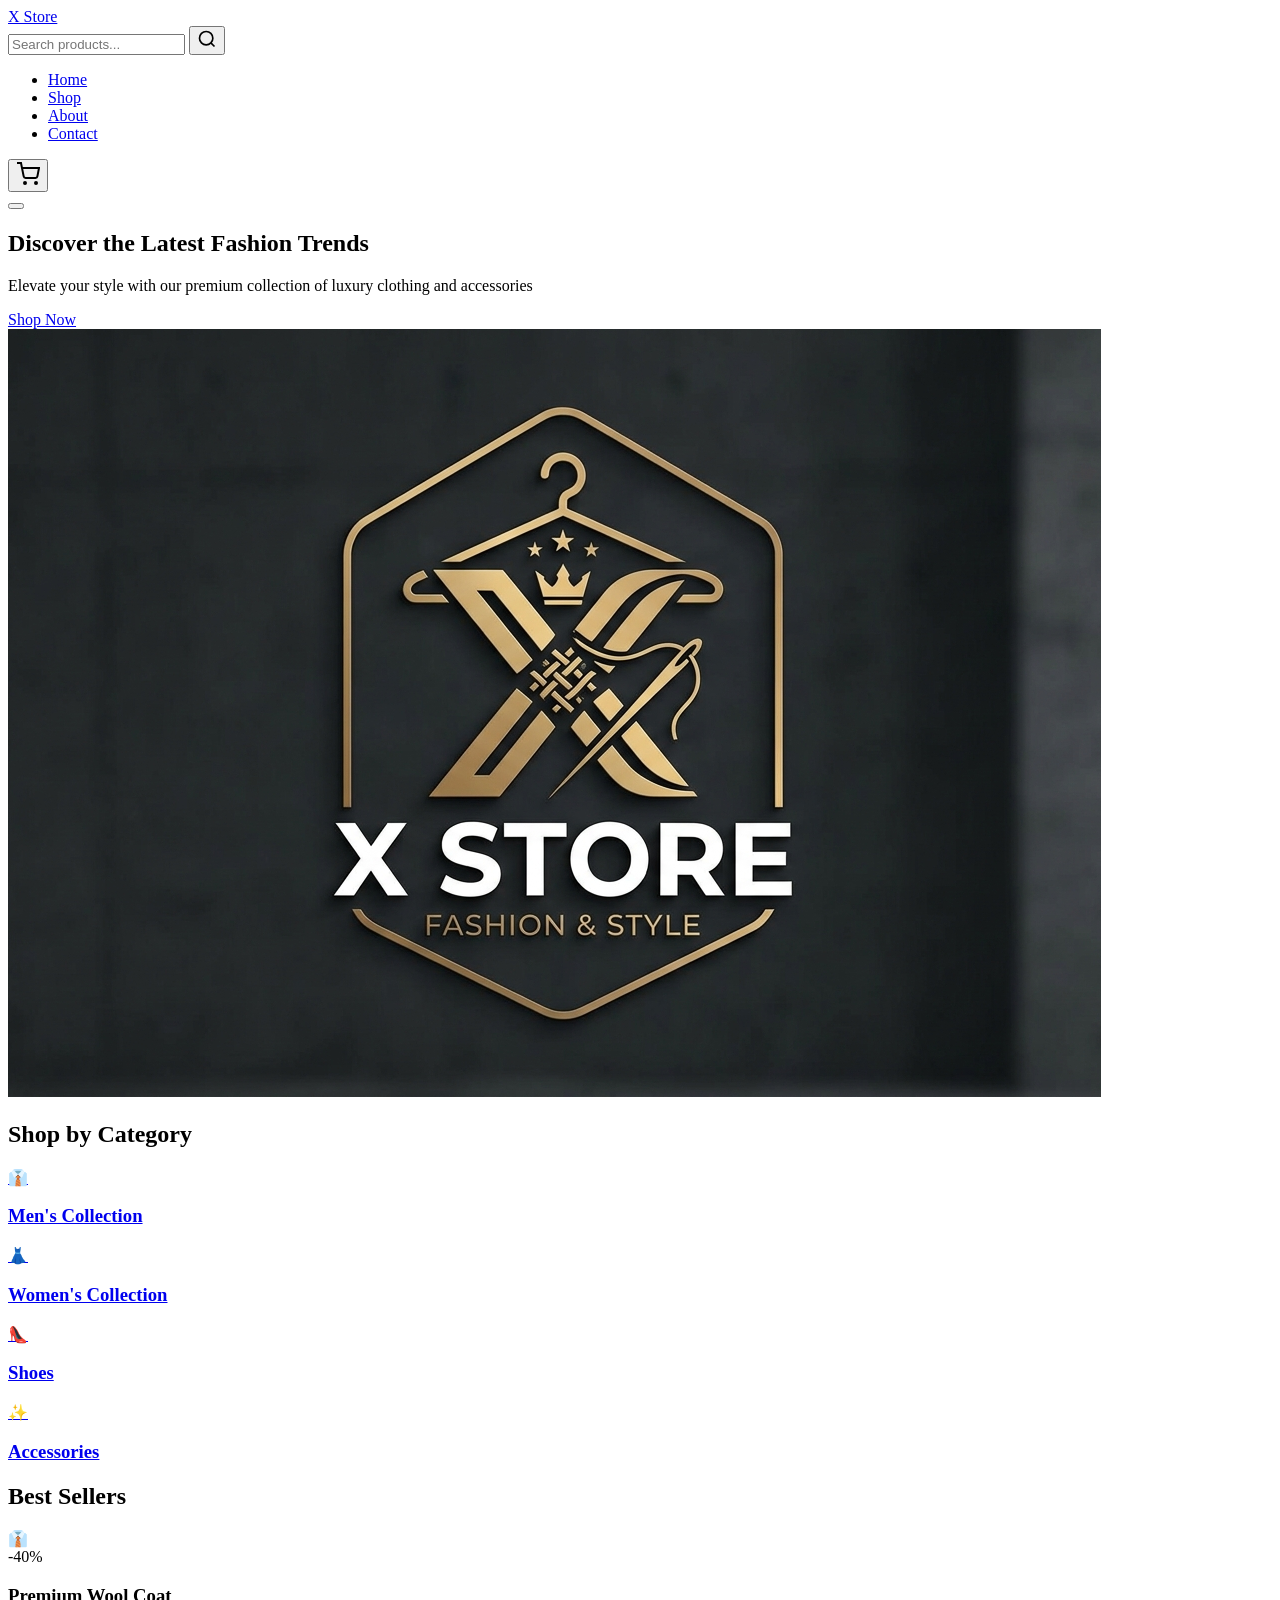
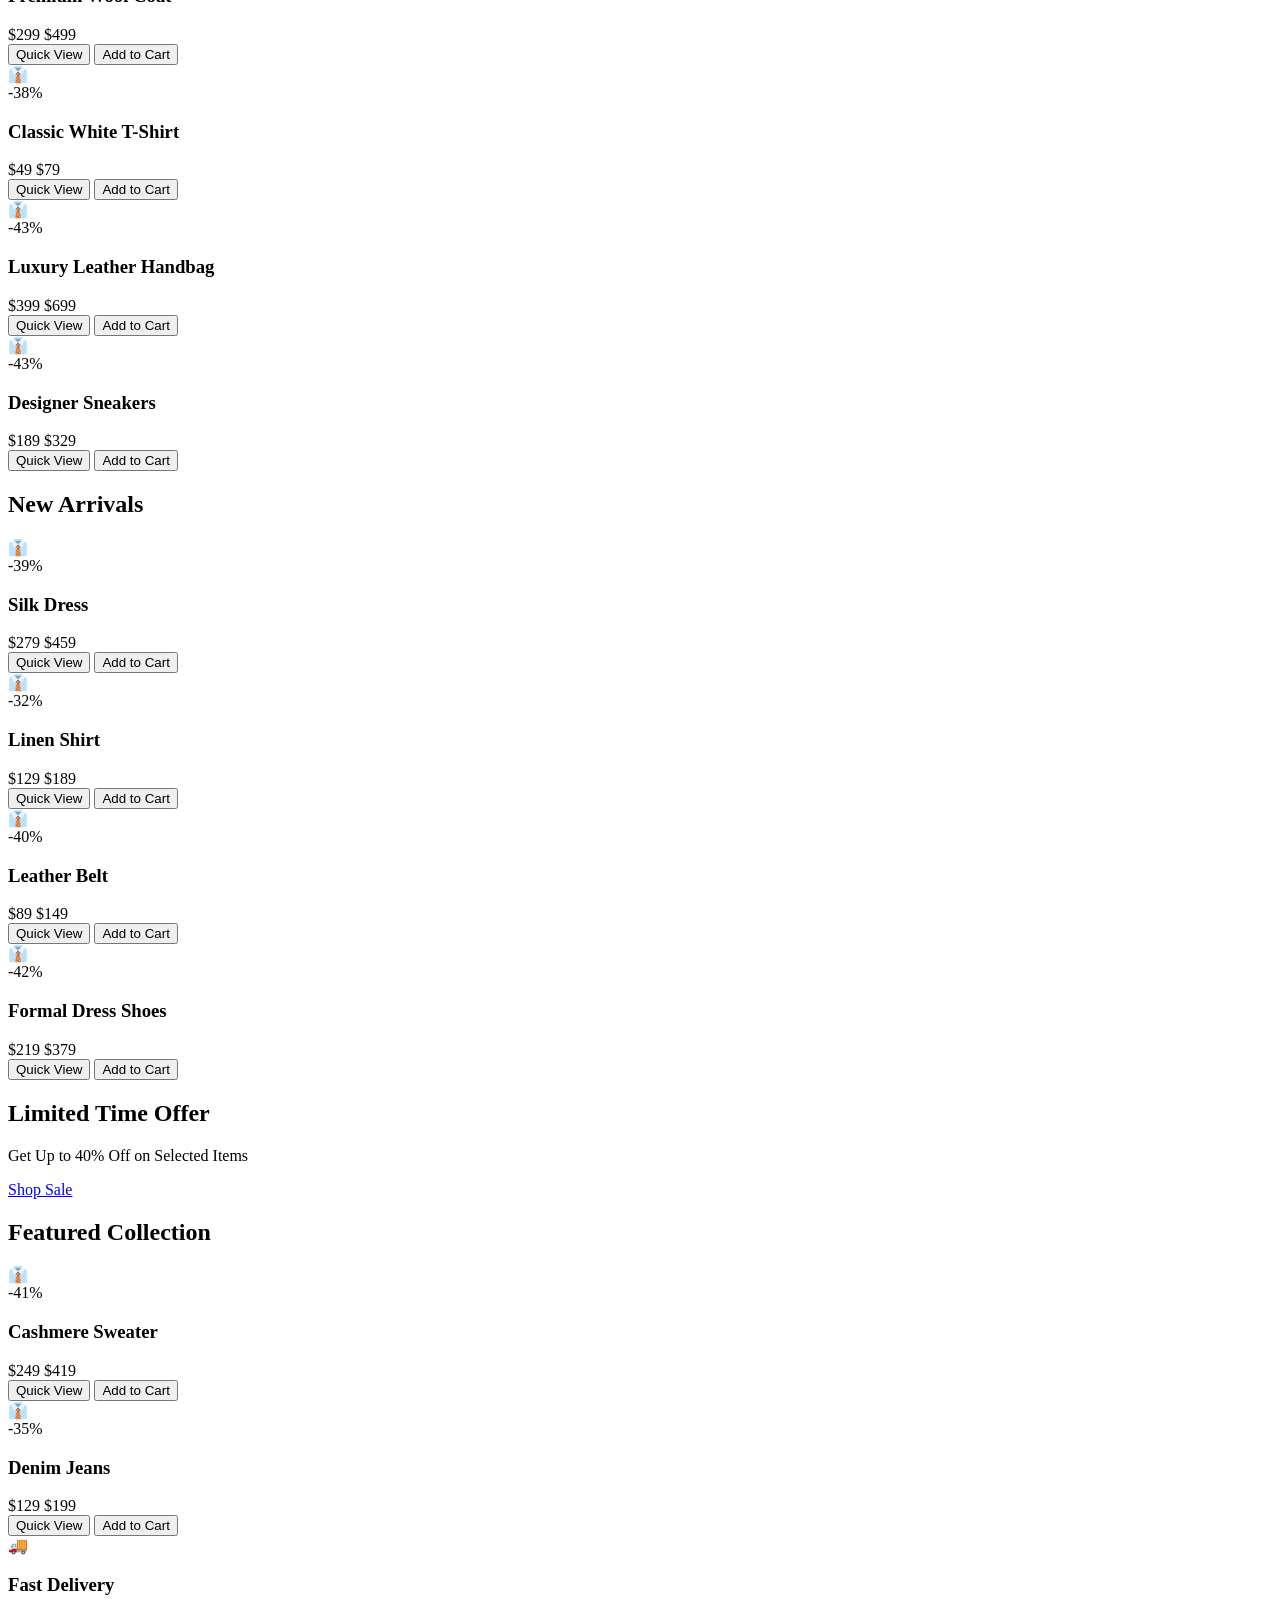
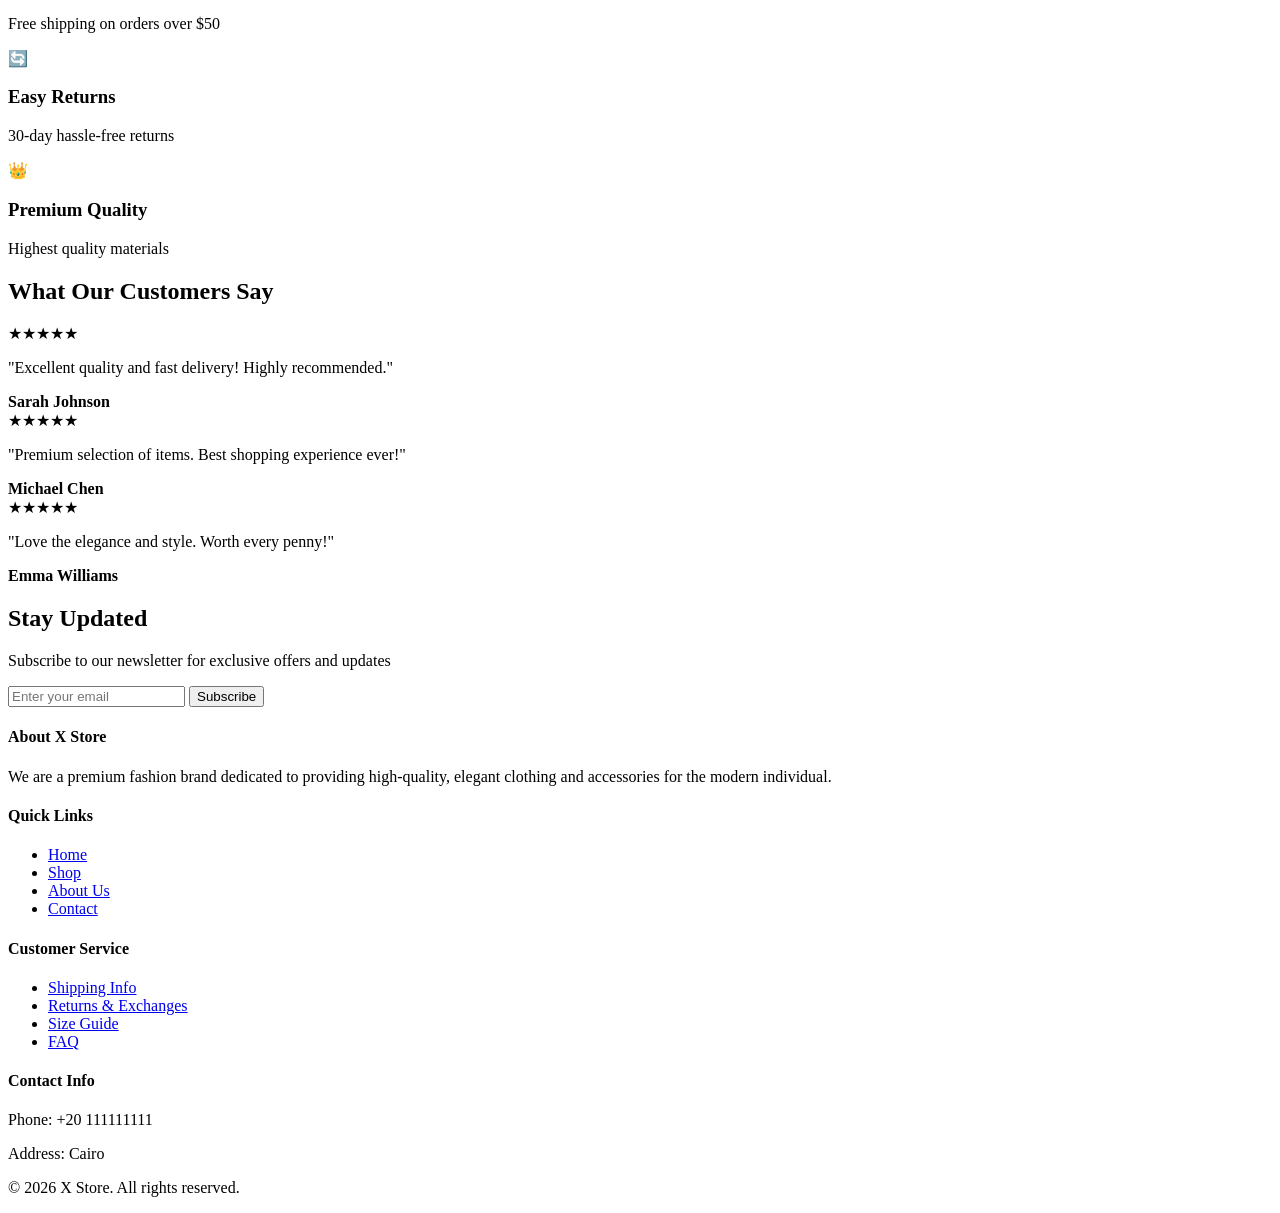
==== commit e9544ed6: "Add files via upload" ====
--- a/index.html
+++ b/index.html
@@ -3,17 +3,17 @@
 <head>
     <meta charset="UTF-8">
     <meta name="viewport" content="width=device-width, initial-scale=1.0">
-    <meta name="description" content="Joe Store - Premium Fashion Store">
-    <title>Joe Store - Premium Fashion Store</title>
-    <link rel="icon" href="Logo.jpg" type="image/jpeg">
-    <link rel="stylesheet" href="styles.css">
+    <meta name="description" content="Store - Fictional Fashion Store">
+    <title>Store - Fictional Fashion Store</title>
+    <link rel="icon" href="img/Logo.png" type="image/png">
+    <link rel="stylesheet" href="css/styles.css">
 </head>
 <body>
     <!-- NAVIGATION BAR -->
     <nav class="navbar">
         <div class="container">
             <div class="navbar-brand">
-                <a href="index.html" class="logo">Joe Store</a>
+                <a href="index.html" class="logo">X Store</a>
             </div>
             
             <div class="navbar-search">
@@ -61,7 +61,7 @@
                 <a href="products.html" class="btn btn-primary">Shop Now</a>
             </div>
             <div class="hero-image">
-                <img src="Logo.jpg" alt="Joe Store Logo">
+                <img src="img/Logo.png" alt="X Store Logo">
             </div>
         </div>
     </section>
@@ -190,7 +190,7 @@
         <div class="container">
             <div class="footer-grid">
                 <div class="footer-section">
-                    <h4>About Joe Store</h4>
+                    <h4>About X Store</h4>
                     <p>We are a premium fashion brand dedicated to providing high-quality, elegant clothing and accessories for the modern individual.</p>
                 </div>
                 <div class="footer-section">
@@ -213,18 +213,17 @@
                 </div>
                 <div class="footer-section">
                     <h4>Contact Info</h4>
-                    <p>Phone: +20 11 16985076</p>
-                    <p>Address: Compound Center Town, City 15 May, District 3, Cairo</p>
-                    <p>Next to Panino Bakery, Carrefour Street</p>
+                    <p>Phone: +20 111111111</p>
+                    <p>Address:  Cairo</p>
                 </div>
             </div>
             <div class="footer-bottom">
-                <p>&copy; 2024 Joe Store. All rights reserved.</p>
+                <p>&copy; 2026 X Store. All rights reserved.</p>
             </div>
         </div>
     </footer>
 
-    <script src="data.js"></script>
-    <script src="app.js"></script>
+    <script src="js/data.js"></script>
+    <script src="js/app.js"></script>
 </body>
 </html>
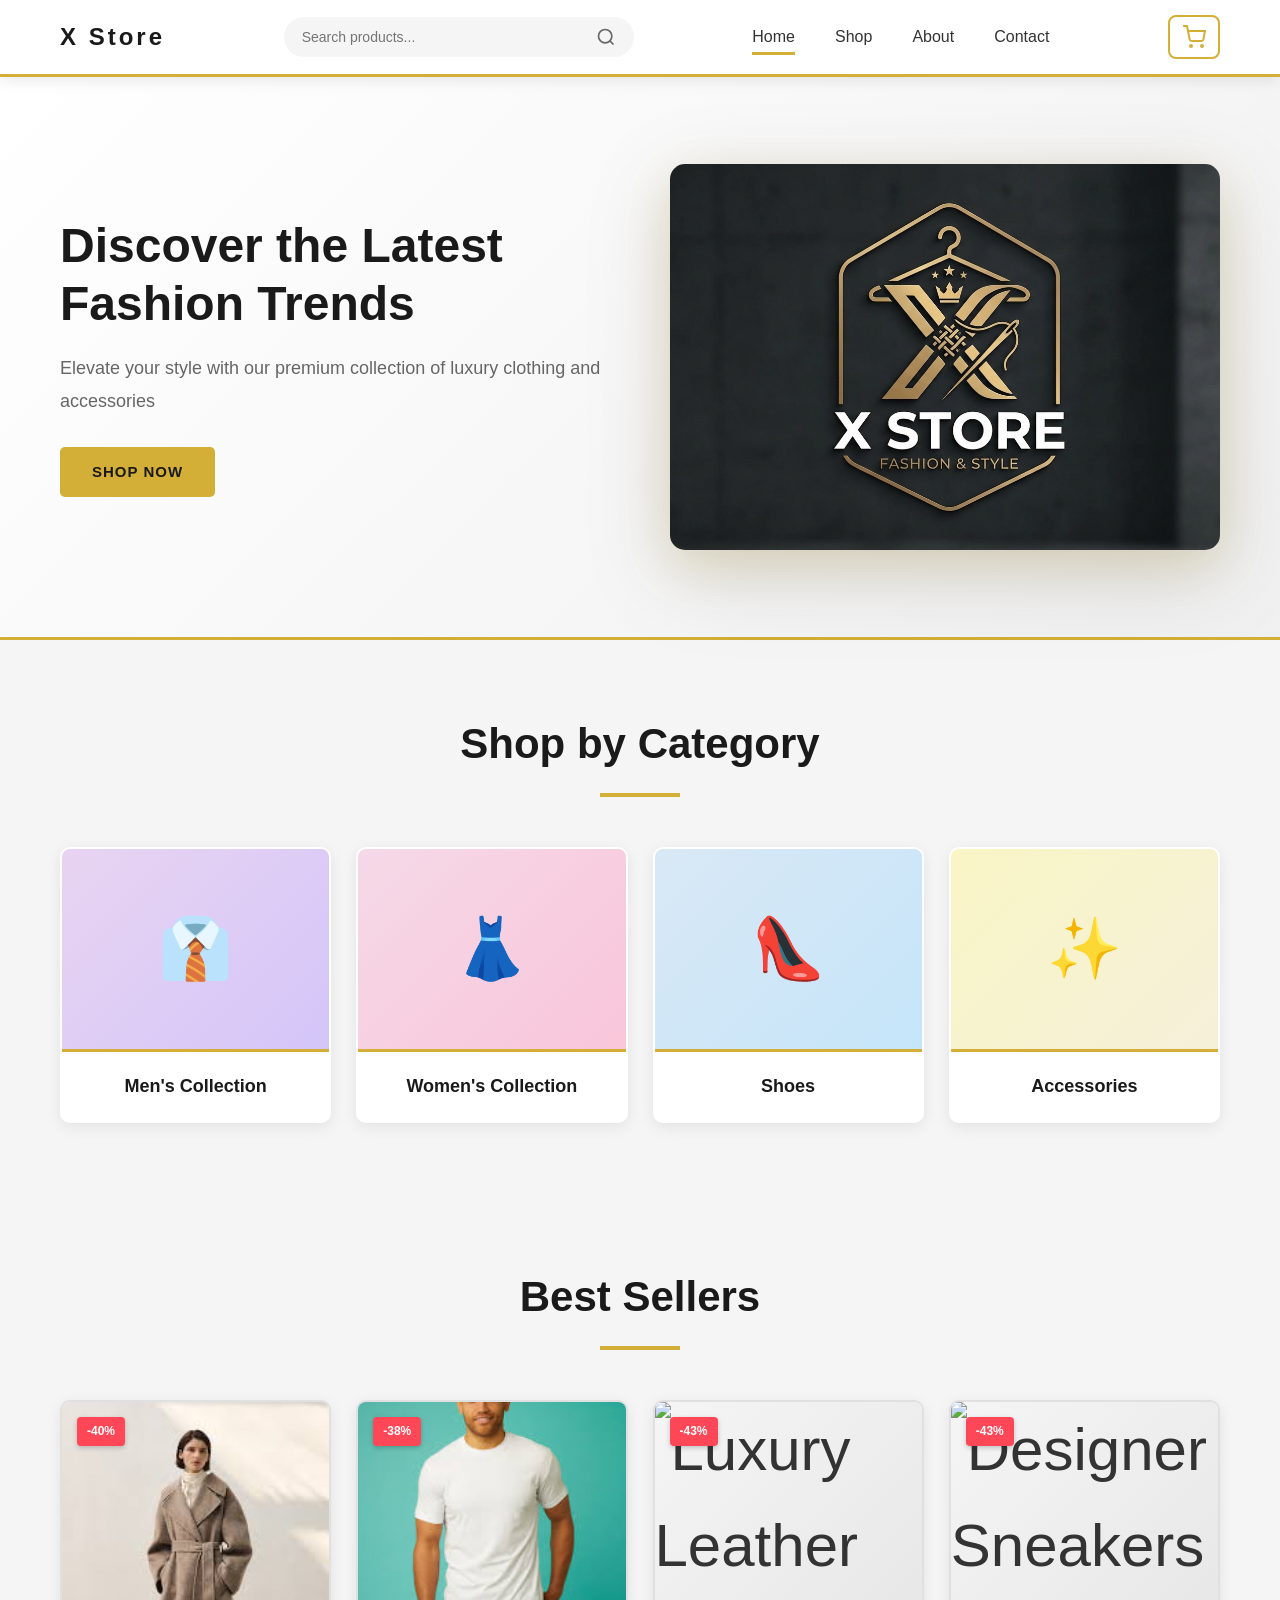
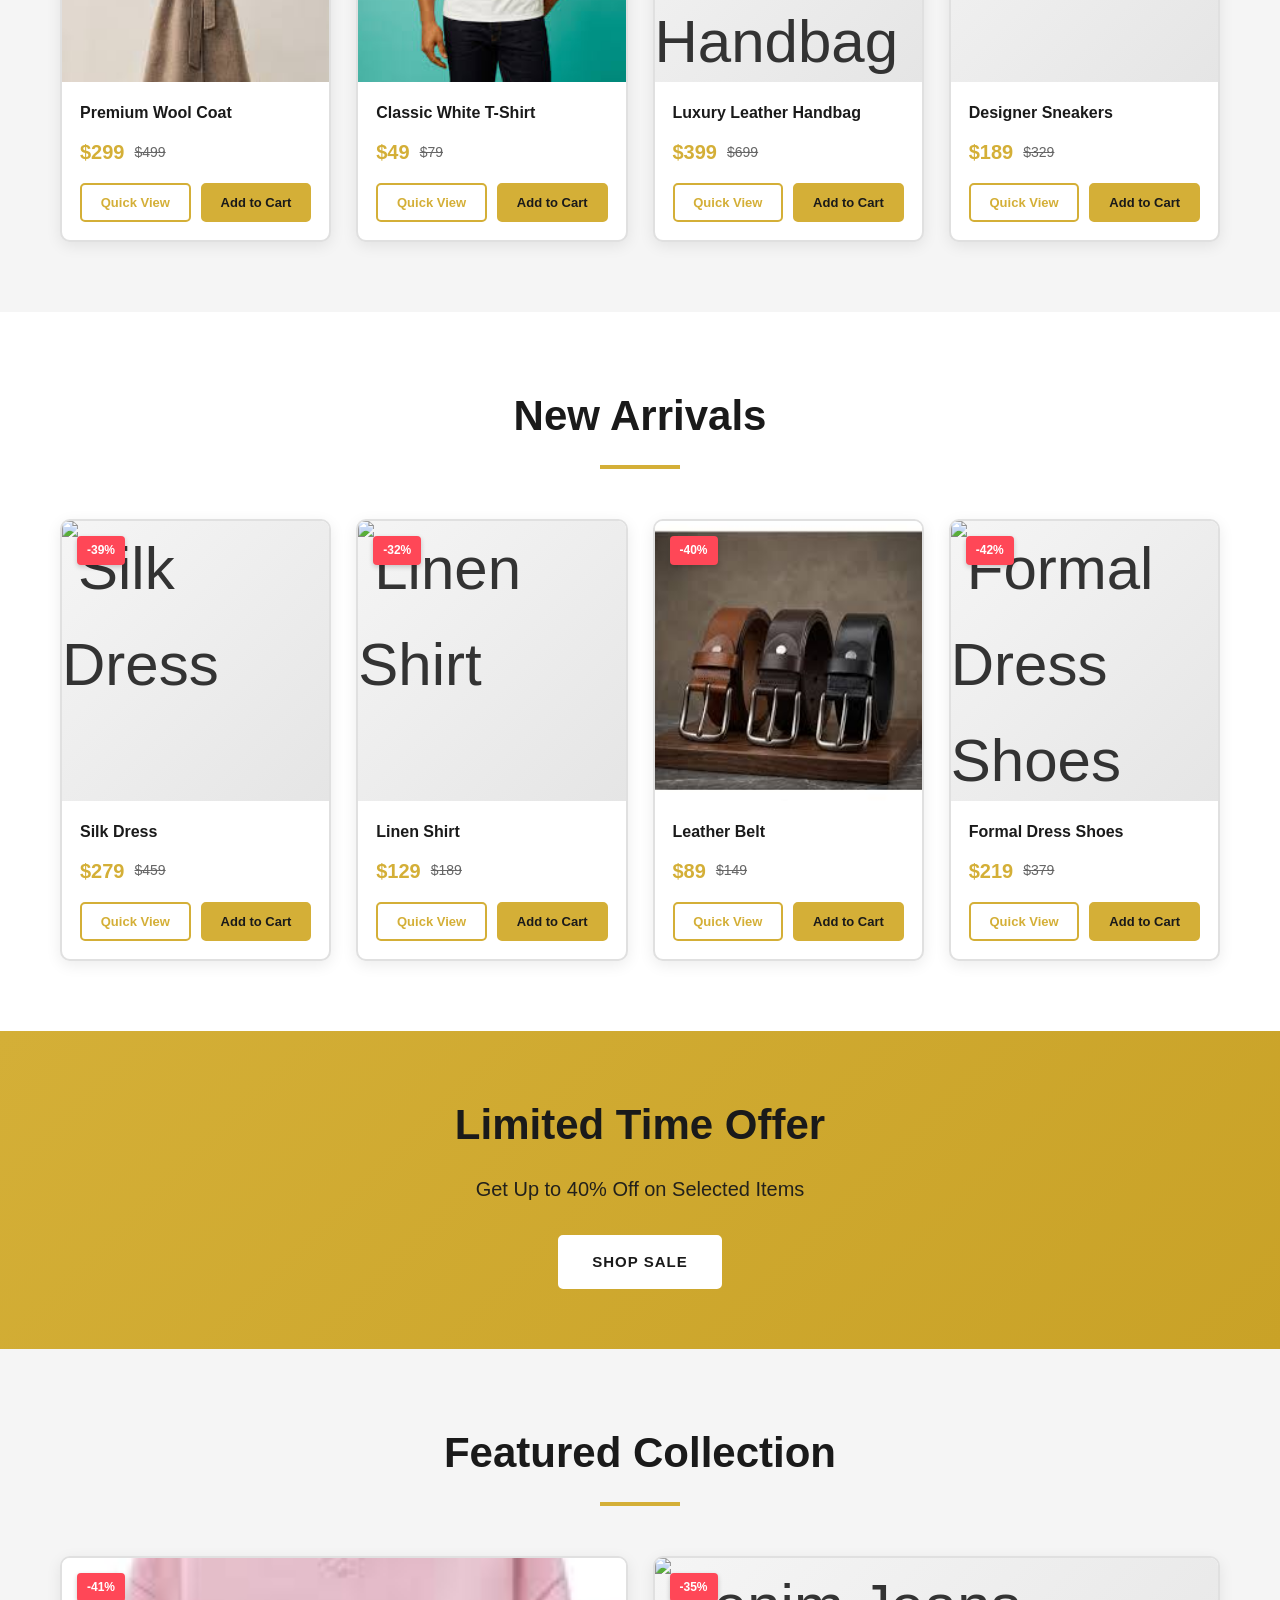
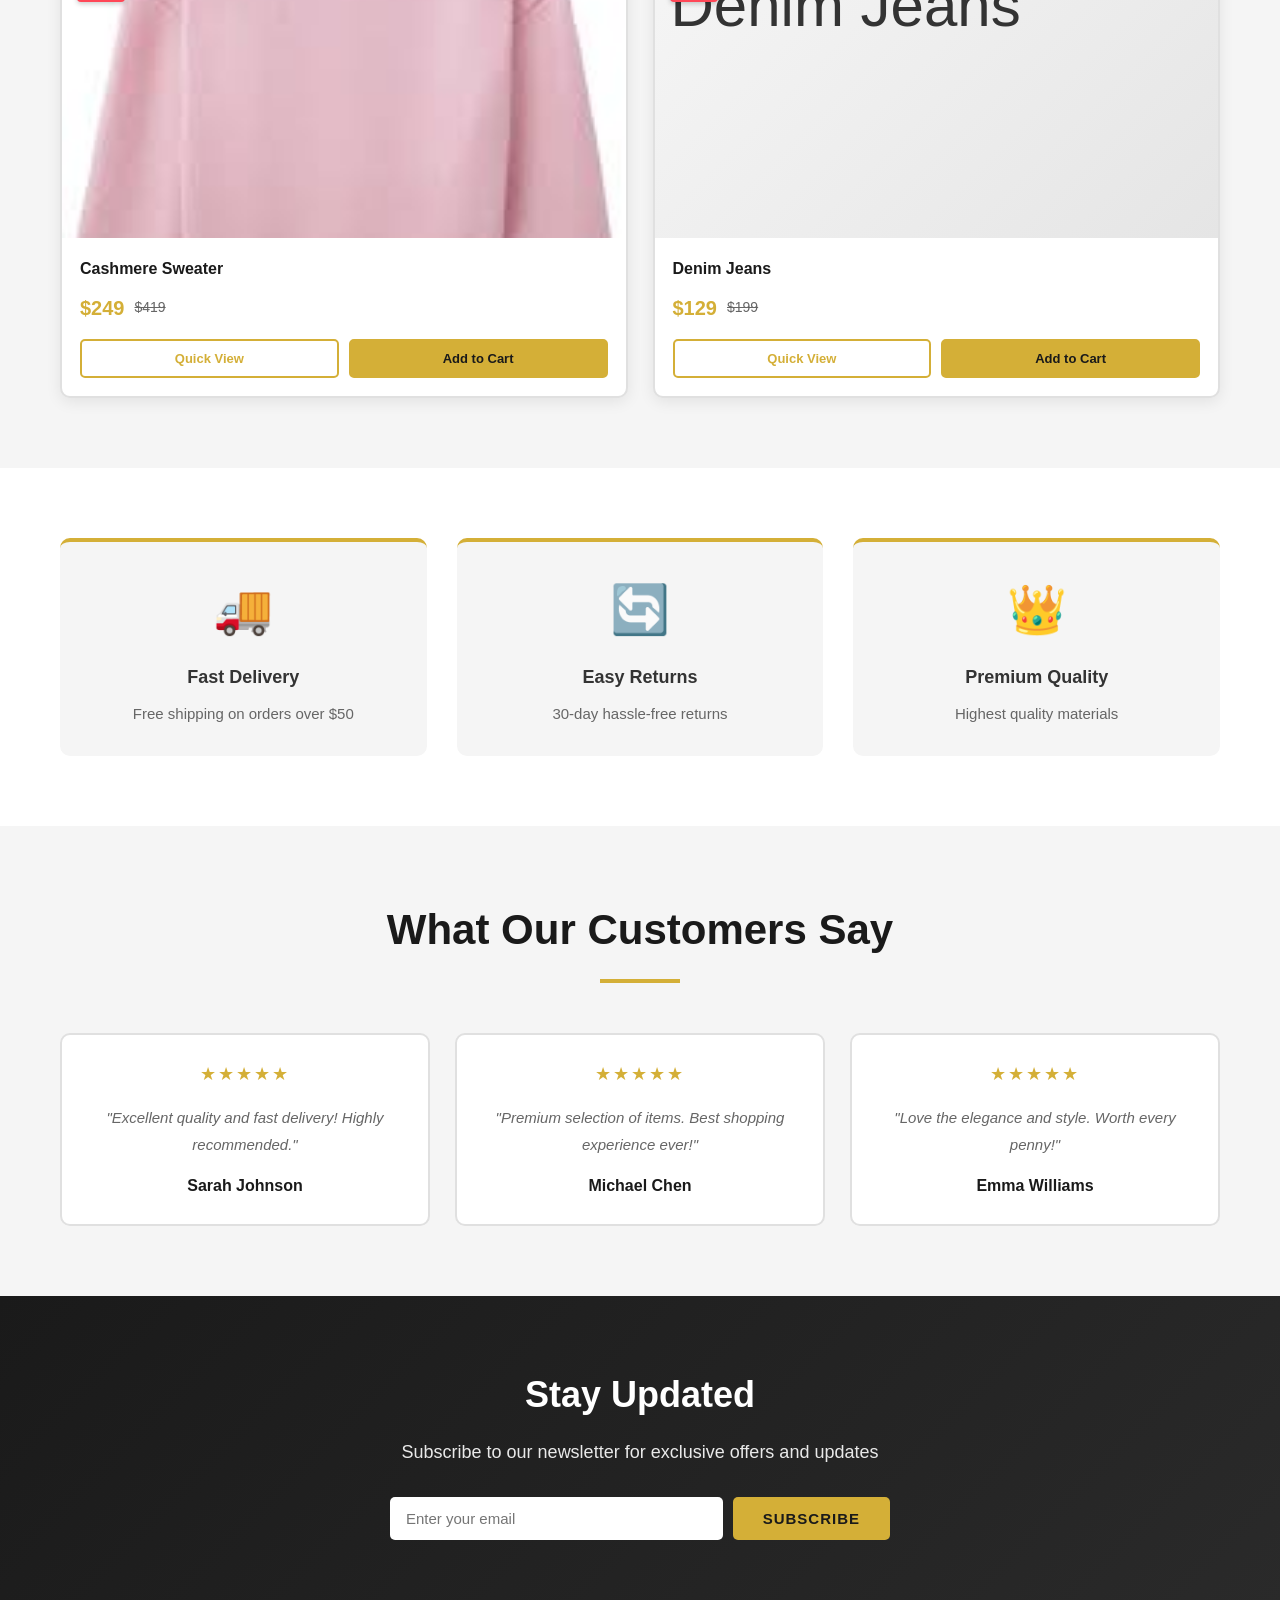
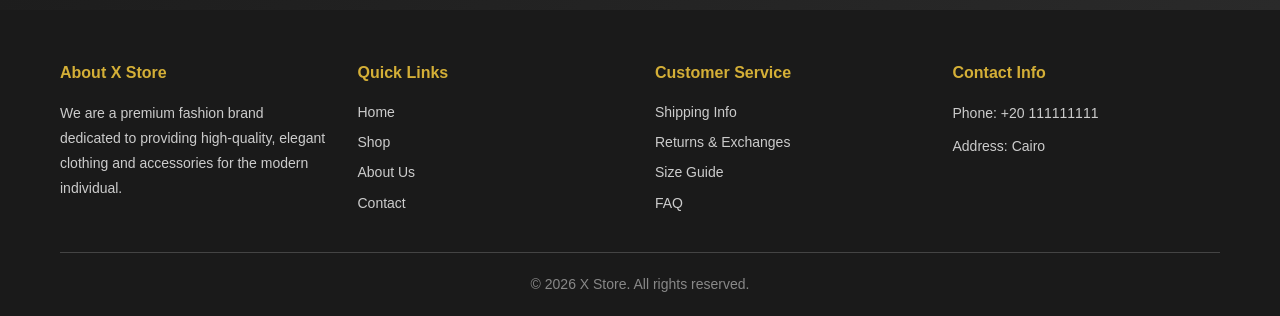
==== commit e919f40d: "Add files via upload" ====
--- a/index.html
+++ b/index.html
@@ -26,7 +26,7 @@
                 </button>
             </div>
             
-            <ul class="navbar-menu">
+            <ul class="navbar-menu" id="navbar-menu">
                 <li><a href="index.html" class="nav-link active">Home</a></li>
                 <li><a href="products.html" class="nav-link">Shop</a></li>
                 <li><a href="about.html" class="nav-link">About</a></li>
@@ -44,7 +44,7 @@
                 </button>
             </div>
             
-            <button class="menu-toggle" id="menu-toggle">
+            <button type="button" class="menu-toggle" id="menu-toggle">
                 <span></span>
                 <span></span>
                 <span></span>
--- a/css/styles.css
+++ b/css/styles.css
@@ -0,0 +1,2029 @@
+* {
+  margin: 0;
+  padding: 0;
+  box-sizing: border-box;
+}
+
+:root {
+  --primary: #D4AF37;
+  --dark: #1a1a1a;
+  --light: #fff;
+  --gray: #f5f5f5;
+  --gray-dark: #e0e0e0;
+  --text: #333;
+  --text-light: #666;
+}
+
+html {
+  scroll-behavior: smooth;
+}
+
+body {
+  font-family: 'Segoe UI', Tahoma, Geneva, Verdana, sans-serif;
+  color: var(--text);
+  background: var(--light);
+  line-height: 1.6;
+}
+
+.container {
+  max-width: 1200px;
+  margin: 0 auto;
+  padding: 0 20px;
+}
+
+/* ===== NAVBAR ===== */
+.navbar {
+  background: var(--light);
+  border-bottom: 3px solid var(--primary);
+  padding: 15px 0;
+  position: sticky;
+  top: 0;
+  z-index: 1000;
+  box-shadow: 0 2px 15px rgba(0, 0, 0, 0.1);
+}
+
+.navbar .container {
+  display: flex;
+  align-items: center;
+  justify-content: space-between;
+  gap: 30px;
+}
+
+.logo {
+  font-size: 24px;
+  font-weight: 900;
+  color: var(--dark);
+  text-decoration: none;
+  letter-spacing: 3px;
+  transition: all 0.3s ease;
+}
+
+.logo:hover {
+  color: var(--primary);
+}
+
+.navbar-search {
+  flex: 1;
+  max-width: 350px;
+  display: flex;
+  align-items: center;
+  background: var(--gray);
+  border-radius: 30px;
+  padding: 8px 16px;
+  border: 2px solid transparent;
+  transition: all 0.3s ease;
+}
+
+.navbar-search:focus-within {
+  border-color: var(--primary);
+  box-shadow: 0 0 15px rgba(212, 175, 55, 0.2);
+}
+
+.search-input {
+  flex: 1;
+  border: none;
+  background: transparent;
+  outline: none;
+  font-size: 14px;
+  font-family: inherit;
+}
+
+.search-btn {
+  background: none;
+  border: none;
+  cursor: pointer;
+  color: var(--text-light);
+  transition: all 0.3s ease;
+  display: flex;
+  align-items: center;
+}
+
+.search-btn:hover {
+  color: var(--primary);
+}
+
+.navbar-menu {
+  display: flex;
+  list-style: none;
+  gap: 40px;
+}
+
+.nav-link {
+  text-decoration: none;
+  color: var(--text);
+  font-weight: 500;
+  position: relative;
+  transition: all 0.3s ease;
+  padding-bottom: 5px;
+}
+
+.nav-link::after {
+  content: '';
+  position: absolute;
+  bottom: -5px;
+  left: 0;
+  width: 0;
+  height: 3px;
+  background: var(--primary);
+  transition: width 0.3s ease;
+}
+
+.nav-link:hover::after,
+.nav-link.active::after {
+  width: 100%;
+}
+
+.navbar-actions {
+  display: flex;
+  align-items: center;
+  gap: 20px;
+}
+
+.cart-btn {
+  background: none;
+  border: 2px solid var(--primary);
+  padding: 8px 12px;
+  border-radius: 8px;
+  cursor: pointer;
+  position: relative;
+  transition: all 0.3s ease;
+  display: flex;
+  align-items: center;
+  gap: 8px;
+  color: var(--primary);
+}
+
+.cart-btn:hover {
+  background: var(--primary);
+  color: var(--dark);
+}
+/* ===== تحسينات وتنسيق أزرار التحكم في السلة ===== */
+
+/* أزرار زيادة ونقصان الكمية */
+.qty-btn {
+  background-color: var(--light);
+  border: 1px solid var(--gray-dark);
+  color: var(--dark);
+  width: 32px;
+  height: 32px;
+  border-radius: 50%;
+  font-size: 16px;
+  font-weight: bold;
+  cursor: pointer;
+  display: inline-flex;
+  align-items: center;
+  justify-content: center;
+  transition: all 0.2s ease-in-out;
+}
+
+.qty-btn:hover {
+  background-color: var(--dark);
+  color: var(--primary);
+  border-color: var(--dark);
+}
+
+/* حقل عرض الرقم بين الأزرار */
+.cart-item-qty span {
+  font-weight: 600;
+  font-size: 15px;
+  color: var(--dark);
+}
+
+/* زر حذف المنتج بالكامل */
+.cart-item-remove button {
+  background-color: transparent;
+  border: 1px solid #ff4d4d;
+  color: #ff4d4d;
+  padding: 6px 14px;
+  border-radius: 4px;
+  font-size: 13px;
+  font-weight: 500;
+  cursor: pointer;
+  transition: all 0.2s ease;
+}
+
+.cart-item-remove button:hover {
+  background-color: #ff4d4d;
+  color: var(--light);
+}
+
+
+/* ===== إصلاح التداخل والـ Sticky في العمود الجانبي ===== */
+
+/* ===== تنسيق الجانب الأيمن للسلة (Cart Sidebar) ===== */
+.cart-sidebar {
+  display: flex;
+  flex-direction: column;
+  gap: 20px;
+  width: 100%;
+}
+
+/* ملخص الطلب */
+.order-summary {
+  background: var(--gray);
+  border: 1px solid var(--gray-dark);
+  border-radius: 8px;
+  padding: 25px;
+}
+
+.order-summary h3 {
+  font-size: 18px;
+  font-weight: 600;
+  color: var(--dark);
+  margin-bottom: 20px;
+  border-bottom: 2px solid var(--gray-dark);
+  padding-bottom: 10px;
+}
+
+/* عناصر الحسابات */
+.summary-item {
+  display: flex;
+  justify-content: space-between;
+  align-items: center;
+  margin-bottom: 15px;
+  font-size: 14px;
+  color: var(--text-light);
+}
+
+/* الإجمالي النهائي */
+.summary-total {
+  margin-top: 20px;
+  padding-top: 15px;
+  border-top: 1px dashed var(--gray-dark);
+  color: var(--dark);
+  font-weight: bold;
+}
+
+.summary-total span:first-child {
+  font-size: 16px;
+}
+
+.summary-total .summary-value {
+  font-size: 22px;
+  color: var(--dark);
+}
+
+/* زر إتمام الشراء */
+.checkout-btn {
+  width: 100%;
+  background: var(--dark);
+  color: var(--light);
+  border: 2px solid var(--dark);
+  padding: 14px;
+  font-size: 16px;
+  font-weight: 600;
+  border-radius: 5px;
+  cursor: pointer;
+  margin-top: 10px;
+  transition: all 0.3s ease;
+}
+
+.checkout-btn:hover {
+  background: var(--primary); /* اللون الذهبي الخاص بالمتجر */
+  border-color: var(--primary);
+  color: var(--dark);
+}
+
+/* ===== قسم الكوبون ===== */
+.coupon-section {
+  background: var(--light);
+  border: 1px solid var(--gray-dark);
+  border-radius: 8px;
+  padding: 20px;
+}
+
+.coupon-section h4 {
+  font-size: 15px;
+  color: var(--dark);
+  margin-bottom: 12px;
+  font-weight: 600;
+}
+
+/* مجموعة الإدخال والزر الخاص بالكوبون */
+.coupon-input-group {
+  display: flex;
+  gap: 8px;
+}
+
+.coupon-input-group input {
+  flex: 1;
+  padding: 10px 15px;
+  border: 1px solid var(--gray-dark);
+  border-radius: 5px;
+  font-size: 14px;
+  outline: none;
+  transition: border-color 0.3s ease;
+}
+
+.coupon-input-group input:focus {
+  border-color: var(--primary); /* يضيء بالذهبي عند الكتابة */
+}
+
+/* زر تطبيق الكوبون */
+#apply-coupon-btn {
+  background: var(--gray-dark);
+  color: var(--dark);
+  border: none;
+  padding: 0 20px;
+  font-size: 14px;
+  font-weight: 500;
+  border-radius: 5px;
+  cursor: pointer;
+  transition: all 0.3s ease;
+}
+
+#apply-coupon-btn:hover {
+  background: var(--dark);
+  color: var(--light);
+}
+
+/* ===== شاشات الموبايل المتجاوبة ===== */
+@media (max-width: 768px) {
+  .order-summary {
+    padding: 20px;
+  }
+  
+  .summary-total .summary-value {
+    font-size: 20px;
+  }
+  
+  .checkout-btn {
+    padding: 12px;
+    font-size: 15px;
+  }
+}
+/* ===== تنسيق زر حذف المنتج من السلة ===== */
+.remove-item-btn {
+  background: transparent;
+  color: #e74c3c; /* لون أحمر هادئ للحذف */
+  border: 1px solid #e74c3c;
+  padding: 6px 12px;
+  font-size: 13px;
+  font-weight: 500;
+  border-radius: 4px;
+  cursor: pointer;
+  display: inline-flex;
+  align-items: center;
+  justify-content: center;
+  gap: 5px;
+  transition: all 0.3s ease;
+}
+
+/* تأثير التمرير (Hover) فوق زر الحذف */
+.remove-item-btn:hover {
+  background: #e74c3c;
+  color: var(--light); /* يتحول الخلفية للأحمر والكتابة للأبيض */
+  box-shadow: 0 2px 8px rgba(231, 76, 60, 0.3);
+}
+
+/* في حال كان الزر عبارة عن أيقونة فقط (مثل علامة X أو سلة المهملات) */
+.remove-item-btn.icon-only {
+  border: none;
+  background: none;
+  font-size: 18px;
+  color: var(--text-light);
+  padding: 5px;
+}
+
+.remove-item-btn.icon-only:hover {
+  color: #e74c3c;
+  background: transparent;
+  box-shadow: none;
+  transform: scale(1.1); /* تكبير بسيط عند التمرير */
+}
+.cart-count {
+  background: #e74c3c;
+  color: white;
+  width: 20px;
+  height: 20px;
+  border-radius: 50%;
+  display: flex;
+  align-items: center;
+  justify-content: center;
+  font-size: 12px;
+  font-weight: 700;
+  position: absolute;
+  top: -8px;
+  right: -8px;
+}
+
+.menu-toggle {
+  display: none;
+  flex-direction: column;
+  gap: 6px;
+  background: none;
+  border: none;
+  cursor: pointer;
+}
+
+.menu-toggle span {
+  width: 25px;
+  height: 3px;
+  background: var(--dark);
+  border-radius: 2px;
+}
+
+/* ===== HERO SECTION ===== */
+.hero {
+  padding: 80px 0;
+  background: linear-gradient(135deg, #fff 0%, #f0f0f0 100%);
+  border-bottom: 3px solid var(--primary);
+}
+
+.hero .container {
+  display: flex;
+  align-items: center;
+  gap: 60px;
+}
+
+.hero-content {
+  flex: 1;
+  min-width: 0;
+}
+
+.hero-title {
+  font-size: 48px;
+  font-weight: 900;
+  margin-bottom: 20px;
+  color: var(--dark);
+  line-height: 1.2;
+}
+
+.hero-subtitle {
+  font-size: 18px;
+  color: var(--text-light);
+  margin-bottom: 30px;
+  line-height: 1.8;
+}
+
+.hero-image {
+  flex: 1;
+  display: flex;
+  justify-content: center;
+  align-items: center;
+  min-height: 400px;
+}
+
+.hero-image img {
+  width: 100%;
+  max-width: 100%;
+  height: auto;
+  max-height: 450px;
+  object-fit: contain;
+  filter: drop-shadow(0 20px 40px rgba(0, 0, 0, 0.15));
+  animation: slideInRight 0.8s ease;
+  border-radius: 15px;
+  box-shadow: 0 15px 50px rgba(212, 175, 55, 0.2);
+}
+
+/* ===== BUTTONS ===== */
+.btn {
+  display: inline-block;
+  padding: 13px 32px;
+  border: none;
+  border-radius: 5px;
+  font-size: 15px;
+  font-weight: 600;
+  cursor: pointer;
+  transition: all 0.3s ease;
+  text-decoration: none;
+  text-transform: uppercase;
+  letter-spacing: 1px;
+  font-family: inherit;
+}
+
+.btn-primary {
+  background: var(--primary);
+  color: var(--dark);
+}
+
+.btn-primary:hover {
+  background: #c9a227;
+  transform: translateY(-3px);
+  box-shadow: 0 8px 20px rgba(212, 175, 55, 0.3);
+}
+
+.btn-secondary {
+  background: transparent;
+  color: var(--primary);
+  border: 2px solid var(--primary);
+}
+
+.btn-secondary:hover {
+  background: var(--primary);
+  color: var(--dark);
+}
+
+.promo-banner .btn-secondary {
+  background: var(--light);
+  color: var(--dark);
+  border-color: var(--light);
+}
+
+.promo-banner .btn-secondary:hover {
+  background: #fff;
+  color: var(--dark);
+  border-color: #fff;
+  box-shadow: 0 8px 20px rgba(0, 0, 0, 0.1);
+}
+
+/* ===== SECTIONS ===== */
+section {
+  padding: 70px 0;
+}
+
+.section-title {
+  font-size: 42px;
+  font-weight: 900;
+  text-align: center;
+  margin-bottom: 50px;
+  color: var(--dark);
+  position: relative;
+  padding-bottom: 20px;
+}
+
+.section-title::after {
+  content: '';
+  position: absolute;
+  bottom: 0;
+  left: 50%;
+  transform: translateX(-50%);
+  width: 80px;
+  height: 4px;
+  background: var(--primary);
+}
+
+/* ===== CATEGORIES ===== */
+.categories {
+  background: var(--gray);
+}
+
+.categories-grid {
+  display: grid;
+  grid-template-columns: repeat(auto-fit, minmax(220px, 1fr));
+  gap: 25px;
+}
+
+.category-card {
+  background: var(--light);
+  border-radius: 10px;
+  overflow: hidden;
+  text-decoration: none;
+  color: var(--dark);
+  transition: all 0.4s ease;
+  border: 2px solid transparent;
+  box-shadow: 0 4px 15px rgba(0, 0, 0, 0.08);
+}
+
+.category-card:hover {
+  transform: translateY(-10px);
+  border-color: var(--primary);
+  box-shadow: 0 12px 30px rgba(0, 0, 0, 0.15);
+}
+
+.category-placeholder {
+  width: 100%;
+  height: 200px;
+  display: flex;
+  align-items: center;
+  justify-content: center;
+  font-size: 60px;
+  background: linear-gradient(135deg, #f0f0f0 0%, #e0e0e0 100%);
+  transition: all 0.4s ease;
+}
+
+.category-card:hover .category-placeholder {
+  transform: scale(1.1);
+}
+
+.men-placeholder {
+  background: linear-gradient(135deg, #e8d4f1 0%, #d4c5f9 100%);
+}
+
+.women-placeholder {
+  background: linear-gradient(135deg, #f5d9e8 0%, #f9c5d9 100%);
+}
+
+.shoes-placeholder {
+  background: linear-gradient(135deg, #d9e8f5 0%, #c5e5f9 100%);
+}
+
+.accessories-placeholder {
+  background: linear-gradient(135deg, #f9f5c5 0%, #f5f0d9 100%);
+}
+
+.category-card h3 {
+  padding: 20px;
+  font-size: 18px;
+  text-align: center;
+  font-weight: 700;
+  border-top: 3px solid var(--primary);
+}
+
+/* ===== PRODUCTS GRID ===== */
+.products-grid {
+  display: grid;
+  grid-template-columns: repeat(auto-fit, minmax(240px, 1fr));
+  gap: 25px;
+}
+
+.product-card {
+  position: relative;
+  background: var(--light);
+  border-radius: 10px;
+  overflow: hidden;
+  border: 2px solid var(--gray-dark);
+  transition: all 0.4s ease;
+  box-shadow: 0 4px 15px rgba(0, 0, 0, 0.08);
+}
+
+.product-card:hover {
+  transform: translateY(-10px);
+  border-color: var(--primary);
+  box-shadow: 0 12px 30px rgba(0, 0, 0, 0.15);
+}
+
+.product-image {
+  width: 100%;
+  height: 280px;
+  background: linear-gradient(135deg, #f5f5f5 0%, #e5e5e5 100%);
+  display: flex;
+  align-items: center;
+  justify-content: center;
+  font-size: 60px;
+  transition: transform 0.4s ease;
+  overflow: hidden;
+}
+
+.product-card:hover .product-image {
+  transform: scale(1.05);
+}
+
+.product-badge {
+  position: absolute;
+  top: 15px;
+  left: 15px;
+  background: #ff4757; /* لون أحمر جذاب للخصم */
+  color: var(--light);
+  padding: 5px 10px;
+  font-size: 12px;
+  font-weight: bold;
+  border-radius: 4px;
+  z-index: 10;
+  box-shadow: 0 2px 5px rgba(0,0,0,0.2);
+}
+
+.product-info {
+  padding: 18px;
+}
+
+.product-name {
+  font-size: 16px;
+  font-weight: 600;
+  margin-bottom: 10px;
+  color: var(--dark);
+}
+
+.product-price {
+  display: flex;
+  gap: 10px;
+  margin-bottom: 15px;
+  align-items: center;
+}
+
+.price-current {
+  font-size: 20px;
+  font-weight: 700;
+  color: var(--primary);
+}
+
+.price-old {
+  font-size: 14px;
+  color: var(--text-light);
+  text-decoration: line-through;
+}
+
+.product-actions {
+  display: flex;
+  gap: 10px;
+}
+
+.product-actions button {
+  flex: 1;
+  padding: 10px;
+  border: 2px solid var(--primary);
+  background: var(--light);
+  color: var(--primary);
+  cursor: pointer;
+  border-radius: 5px;
+  font-weight: 600;
+  transition: all 0.3s ease;
+  font-size: 13px;
+}
+
+.product-actions button:last-child {
+  background: var(--primary);
+  color: var(--dark);
+}
+
+.product-actions button:hover {
+  background: var(--primary);
+  color: var(--dark);
+}
+
+/* ===== SECTIONS WITH BG ===== */
+.best-sellers {
+  background: var(--gray);
+}
+
+.new-arrivals {
+  background: var(--light);
+}
+
+.featured {
+  background: var(--gray);
+}
+
+/* ===== PROMO BANNER ===== */
+.promo-banner {
+  background: linear-gradient(135deg, var(--primary) 0%, #c9a227 100%);
+  color: var(--dark);
+  text-align: center;
+  padding: 60px 0;
+}
+
+.promo-content h2 {
+  font-size: 42px;
+  font-weight: 900;
+  margin-bottom: 15px;
+}
+
+.promo-content p {
+  font-size: 20px;
+  margin-bottom: 30px;
+  opacity: 0.95;
+}
+
+/* ===== BENEFITS ===== */
+.benefits {
+  background: var(--light);
+}
+
+.benefits-grid {
+  display: grid;
+  grid-template-columns: repeat(auto-fit, minmax(250px, 1fr));
+  gap: 30px;
+}
+
+.benefit-card {
+  background: var(--gray);
+  padding: 30px;
+  border-radius: 10px;
+  text-align: center;
+  border-top: 4px solid var(--primary);
+  transition: all 0.3s ease;
+}
+
+.benefit-card:hover {
+  transform: translateY(-5px);
+  box-shadow: 0 8px 25px rgba(0, 0, 0, 0.1);
+}
+
+.benefit-icon {
+  font-size: 48px;
+  margin-bottom: 15px;
+}
+
+.benefit-card h3 {
+  font-size: 18px;
+  margin-bottom: 10px;
+  font-weight: 700;
+}
+
+.benefit-card p {
+  color: var(--text-light);
+  font-size: 15px;
+}
+
+/* ===== REVIEWS ===== */
+.reviews {
+  background: var(--gray);
+}
+
+.reviews-grid {
+  display: grid;
+  grid-template-columns: repeat(auto-fit, minmax(280px, 1fr));
+  gap: 25px;
+}
+
+.review-card {
+  background: var(--light);
+  padding: 25px;
+  border-radius: 10px;
+  border: 2px solid var(--gray-dark);
+  text-align: center;
+  transition: all 0.3s ease;
+}
+
+.review-card:hover {
+  border-color: var(--primary);
+  box-shadow: 0 8px 25px rgba(0, 0, 0, 0.1);
+}
+
+.stars {
+  color: var(--primary);
+  font-size: 18px;
+  margin-bottom: 15px;
+  letter-spacing: 2px;
+}
+
+.review-card p {
+  color: var(--text-light);
+  margin-bottom: 15px;
+  font-style: italic;
+  font-size: 15px;
+  line-height: 1.8;
+}
+
+.review-card strong {
+  color: var(--dark);
+  font-weight: 700;
+}
+
+/* ===== NEWSLETTER ===== */
+.newsletter {
+  background: linear-gradient(135deg, var(--dark) 0%, #2a2a2a 100%);
+  color: var(--light);
+  text-align: center;
+}
+
+.newsletter h2 {
+  font-size: 36px;
+  font-weight: 900;
+  margin-bottom: 15px;
+}
+
+.newsletter p {
+  font-size: 18px;
+  margin-bottom: 30px;
+  opacity: 0.9;
+}
+
+.newsletter-form {
+  display: flex;
+  gap: 10px;
+  max-width: 500px;
+  margin: 0 auto;
+}
+
+.newsletter-form input {
+  flex: 1;
+  padding: 13px 16px;
+  border: none;
+  border-radius: 5px;
+  font-family: inherit;
+  font-size: 15px;
+}
+
+.newsletter-form button {
+  padding: 13px 30px;
+}
+
+/* ===== FOOTER ===== */
+.footer {
+  background: var(--dark);
+  color: #ccc;
+  padding: 50px 0 20px;
+}
+
+.footer-grid {
+  display: grid;
+  grid-template-columns: repeat(auto-fit, minmax(240px, 1fr));
+  gap: 30px;
+  margin-bottom: 30px;
+}
+
+.footer-section h4 {
+  color: var(--primary);
+  font-size: 16px;
+  margin-bottom: 15px;
+  font-weight: 700;
+}
+
+.footer-section p {
+  font-size: 14px;
+  line-height: 1.8;
+  margin-bottom: 8px;
+}
+
+.footer-section ul {
+  list-style: none;
+}
+
+.footer-section a {
+  color: #ccc;
+  text-decoration: none;
+  font-size: 14px;
+  transition: all 0.3s ease;
+  display: block;
+  margin-bottom: 8px;
+}
+
+.footer-section a:hover {
+  color: var(--primary);
+}
+
+.footer-bottom {
+  border-top: 1px solid #444;
+  padding-top: 20px;
+  text-align: center;
+  color: #888;
+  font-size: 14px;
+}
+
+/* ===== ANIMATIONS ===== */
+@keyframes slideInRight {
+  from {
+    opacity: 0;
+    transform: translateX(50px);
+  }
+  to {
+    opacity: 1;
+    transform: translateX(0);
+  }
+}
+
+@keyframes fadeIn {
+  from {
+    opacity: 0;
+    transform: translateY(20px);
+  }
+  to {
+    opacity: 1;
+    transform: translateY(0);
+  }
+}
+
+/* ===== BREADCRUMB ===== */
+.breadcrumb {
+  background: var(--gray);
+  padding: 15px 0;
+  font-size: 14px;
+}
+
+.breadcrumb a {
+  color: var(--primary);
+  text-decoration: none;
+  transition: 0.3s ease;
+}
+
+.breadcrumb a:hover {
+  text-decoration: underline;
+}
+
+/* ===== SHOP PAGE ===== */
+.shop {
+  padding: 50px 0;
+  min-height: 80vh;
+}
+
+.shop-wrapper {
+  display: grid;
+  grid-template-columns: 280px 1fr;
+  gap: 30px;
+}
+
+.filters {
+  background: var(--gray);
+  padding: 25px;
+  border-radius: 10px;
+  height: fit-content;
+  position: sticky;
+  top: 120px;
+}
+
+.filters h3 {
+  font-size: 18px;
+  margin-bottom: 20px;
+  color: var(--dark);
+  font-weight: 700;
+}
+
+.filter-group {
+  margin-bottom: 25px;
+  padding-bottom: 20px;
+  border-bottom: 1px solid var(--gray-dark);
+}
+
+.filter-group:last-child {
+  border-bottom: none;
+}
+
+.filter-group h4 {
+  font-size: 14px;
+  margin-bottom: 12px;
+  color: var(--dark);
+  font-weight: 700;
+  text-transform: uppercase;
+}
+
+.filter-group label {
+  display: flex;
+  align-items: center;
+  gap: 8px;
+  margin-bottom: 10px;
+  cursor: pointer;
+  font-size: 14px;
+}
+
+.filter-group input[type="checkbox"],
+.filter-group input[type="radio"] {
+  cursor: pointer;
+  width: 16px;
+  height: 16px;
+  accent-color: var(--primary);
+}
+
+#price-range {
+  width: 100%;
+  height: 6px;
+  border-radius: 3px;
+  background: var(--gray-dark);
+  outline: none;
+  -webkit-appearance: none;
+  accent-color: var(--primary);
+}
+
+#price-range::-webkit-slider-thumb {
+  -webkit-appearance: none;
+  appearance: none;
+  width: 18px;
+  height: 18px;
+  border-radius: 50%;
+  background: var(--primary);
+  cursor: pointer;
+}
+
+#price-range::-moz-range-thumb {
+  width: 18px;
+  height: 18px;
+  border-radius: 50%;
+  background: var(--primary);
+  cursor: pointer;
+  border: none;
+}
+
+.price-display {
+  margin-top: 10px;
+  font-size: 14px;
+  color: var(--text-light);
+}
+
+#reset-filters {
+  width: 100%;
+  margin-top: 20px;
+}
+
+.filter-toggle {
+  display: none;
+  margin-bottom: 20px;
+}
+
+.products-section {
+  display: flex;
+  flex-direction: column;
+  gap: 25px;
+}
+
+.sort-bar {
+  display: flex;
+  justify-content: flex-end;
+  align-items: center;
+}
+
+.sort-bar select {
+  padding: 10px 15px;
+  border: 2px solid var(--gray-dark);
+  border-radius: 5px;
+  background: var(--light);
+  cursor: pointer;
+  font-size: 14px;
+  transition: all 0.3s ease;
+}
+
+.sort-bar select:hover,
+.sort-bar select:focus {
+  border-color: var(--primary);
+}
+
+/* ===== MODAL ===== */
+.modal {
+  display: none;
+  position: fixed;
+  top: 0;
+  left: 0;
+  width: 100%;
+  height: 100%;
+  background: rgba(0, 0, 0, 0.7);
+  z-index: 2000;
+  align-items: center;
+  justify-content: center;
+}
+
+.modal.active {
+  display: flex;
+}
+
+.modal-content {
+  background: var(--light);
+  border-radius: 10px;
+  padding: 30px;
+  max-width: 600px;
+  width: 95%;
+  max-height: 90vh;
+  overflow-y: auto;
+  position: relative;
+  animation: slideInUp 0.3s ease;
+}
+
+.modal-close {
+  position: absolute;
+  top: 15px;
+  right: 15px;
+  background: none;
+  border: none;
+  font-size: 28px;
+  cursor: pointer;
+  color: var(--text-light);
+  transition: 0.3s ease;
+}
+
+.modal-close:hover {
+  color: var(--dark);
+}
+
+.modal-body {
+  display: grid;
+  grid-template-columns: 1fr 1fr;
+  gap: 20px;
+}
+
+.modal-image {
+  background: var(--gray);
+  border-radius: 8px;
+  overflow: hidden;
+}
+
+.modal-info h2 {
+  font-size: 24px;
+  font-weight: 700;
+  margin-bottom: 15px;
+}
+
+.modal-price {
+  display: flex;
+  gap: 10px;
+  margin-bottom: 15px;
+  align-items: center;
+}
+
+.modal-info p {
+  color: var(--text-light);
+  margin-bottom: 20px;
+  font-size: 14px;
+  line-height: 1.6;
+}
+
+.modal-info button {
+  width: 100%;
+}
+
+@keyframes slideInUp {
+  from {
+    opacity: 0;
+    transform: translateY(30px);
+  }
+  to {
+    opacity: 1;
+    transform: translateY(0);
+  }
+}
+
+/* ===== RESPONSIVE ===== */
+@media (max-width: 1024px) {
+  .navbar .container {
+    gap: 20px;
+  }
+  
+  .navbar-menu {
+    gap: 25px;
+  }
+  
+  .hero .container {
+    gap: 40px;
+  }
+  
+  .hero-title {
+    font-size: 38px;
+  }
+  
+  .hero-image {
+    min-height: 350px;
+  }
+  
+  .hero-image img {
+    max-height: 380px;
+  }
+  
+  .filters {
+    position: static;
+  }
+}
+
+@media (max-width: 900px) {
+  .shop-wrapper {
+    grid-template-columns: 1fr;
+  }
+
+  .filter-toggle {
+    display: inline-flex;
+  }
+
+  .filters {
+    display: none;
+    position: static;
+    width: 100%;
+  }
+
+  .filters.active {
+    display: block;
+  }
+}
+
+@media (max-width: 768px) {
+  section {
+    padding: 50px 0;
+  }
+  
+  .navbar .container {
+    flex-wrap: wrap;
+    gap: 15px;
+  }
+  
+  .navbar-search {
+    order: 3;
+    flex: 1 1 100%;
+    max-width: 100%;
+  }
+  
+  .menu-toggle {
+    display: flex;
+  }
+  .navbar-menu {
+    display: none;
+    position: absolute;
+    top: 100%;
+    left: 0;
+    right: 0;
+    flex-direction: column;
+    background: var(--light);
+    padding: 20px;
+    border-bottom: 3px solid var(--primary);
+    gap: 15px;
+    z-index: 999;
+  }
+  
+  .navbar-menu.active {
+    display: flex;
+  }
+
+  .filter-toggle {
+    display: inline-flex;
+  }
+
+  .filters {
+    display: none;
+    position: static;
+    width: 100%;
+  }
+
+  .filters.active {
+    display: block;
+  }
+  
+  .hero .container {
+    flex-direction: column-reverse;
+    gap: 25px;
+    padding: 0 15px;
+  }
+  
+  .hero-content {
+    text-align: center;
+  }
+  
+  .hero-title {
+    font-size: 32px;
+    margin-bottom: 15px;
+  }
+  
+  .hero-subtitle {
+    font-size: 15px;
+    margin-bottom: 25px;
+  }
+  
+  .hero-image {
+    min-height: 280px;
+    width: 100%;
+  }
+  
+  .hero-image img {
+    max-height: 300px;
+    max-width: 90%;
+  }
+  
+  .btn {
+    padding: 11px 28px;
+    font-size: 14px;
+  }
+  
+  .section-title {
+    font-size: 32px;
+    margin-bottom: 35px;
+  }
+  
+  .products-grid {
+    grid-template-columns: repeat(2, 1fr);
+    gap: 15px;
+  }
+  
+  .categories-grid {
+    grid-template-columns: repeat(2, 1fr);
+    gap: 15px;
+  }
+  
+  .benefits-grid {
+    grid-template-columns: 1fr;
+    gap: 20px;
+  }
+  
+  .reviews-grid {
+    grid-template-columns: 1fr;
+  }
+  
+  .footer-grid {
+    grid-template-columns: 1fr;
+    gap: 25px;
+  }
+  
+  .newsletter-form {
+    flex-direction: column;
+    gap: 12px;
+  }
+  
+  .newsletter-form input,
+  .newsletter-form button {
+    width: 100%;
+  }
+  
+  .cart-wrapper {
+    grid-template-columns: 1fr;
+    gap: 20px;
+  }
+}
+
+@media (max-width: 480px) {
+  body {
+    font-size: 14px;
+  }
+  
+  .container {
+    padding: 0 15px;
+  }
+  
+  .logo {
+    font-size: 20px;
+  }
+  
+  .navbar-search {
+    order: 2;
+    max-width: 100%;
+  }
+  
+  .navbar-brand {
+    flex: 1 1 auto;
+  }
+  
+  .search-input {
+    font-size: 13px;
+  }
+  
+  section {
+    padding: 40px 0;
+  }
+  
+  .hero .container {
+    flex-direction: column-reverse;
+    gap: 20px;
+    padding: 0;
+  }
+  
+  .hero-content {
+    text-align: center;
+  }
+  
+  .hero-title {
+    font-size: 26px;
+    margin-bottom: 12px;
+    line-height: 1.3;
+  }
+  
+  .hero-subtitle {
+    font-size: 14px;
+    margin-bottom: 20px;
+  }
+  
+  .hero-image {
+    min-height: 220px;
+    width: 100%;
+  }
+  
+  .hero-image img {
+    max-height: 240px;
+    max-width: 85%;
+  }
+  
+  .btn {
+    padding: 10px 24px;
+    font-size: 13px;
+    letter-spacing: 0.5px;
+  }
+  
+  .btn-primary:hover {
+    transform: translateY(-2px);
+  }
+  
+  .section-title {
+    font-size: 22px;
+    margin-bottom: 30px;
+  }
+  
+  .products-grid {
+    grid-template-columns: 1fr;
+    gap: 12px;
+  }
+  
+  .product-card {
+    border-radius: 8px;
+  }
+  
+  .product-image {
+    height: 200px;
+    font-size: 48px;
+  }
+  
+  .categories-grid {
+    grid-template-columns: 1fr;
+    gap: 12px;
+  }
+  
+  .category-placeholder {
+    height: 150px;
+    font-size: 48px;
+  }
+  
+  .category-card h3 {
+    font-size: 15px;
+    padding: 15px;
+  }
+  
+  .benefit-card {
+    padding: 20px;
+  }
+  
+  .benefit-icon {
+    font-size: 40px;
+    margin-bottom: 12px;
+  }
+  
+  .benefit-card h3 {
+    font-size: 16px;
+    margin-bottom: 8px;
+  }
+  
+  .benefit-card p {
+    font-size: 13px;
+  }
+  
+  .review-card {
+    padding: 20px;
+  }
+  
+  .review-card p {
+    font-size: 13px;
+  }
+  
+  .newsletter h2 {
+    font-size: 26px;
+    margin-bottom: 12px;
+  }
+  
+  .newsletter p {
+    font-size: 15px;
+    margin-bottom: 20px;
+  }
+  
+  .newsletter-form input {
+    padding: 10px;
+    font-size: 13px;
+  }
+  
+  .newsletter-form button {
+    padding: 10px 20px;
+    font-size: 13px;
+  }
+  
+  .breadcrumb {
+    font-size: 12px;
+    padding: 12px 0;
+  }
+  
+  .footer-section h4 {
+    font-size: 14px;
+    margin-bottom: 12px;
+  }
+  
+  .footer-section p {
+    font-size: 12px;
+    line-height: 1.6;
+  }
+  
+  .footer-section a {
+    font-size: 12px;
+  }
+  
+  .footer-bottom {
+    font-size: 12px;
+    padding-top: 15px;
+  }
+}
+
+/* ===== PRODUCT GALLERY ===== */
+.product-gallery {
+  gap: 14px;
+}
+
+.product-main-image {
+  border-radius: 14px;
+  overflow: hidden;
+  border: 1px solid var(--gray-dark);
+  box-shadow: 0 10px 25px rgba(0, 0, 0, 0.08);
+  background: linear-gradient(135deg, #f5f5f5, #e5e5e5);
+}
+
+.product-main-image img {
+  display: block;
+  width: 100%;
+  height: 100%;
+  object-fit: cover;
+}
+
+.thumb-slider {
+  display: flex;
+  align-items: center;
+  gap: 10px;
+}
+
+.thumb-nav {
+  flex: 0 0 38px;
+  width: 38px;
+  height: 38px;
+  border: 1px solid var(--gray-dark);
+  border-radius: 50%;
+  background: var(--light);
+  color: var(--dark);
+  display: grid;
+  place-items: center;
+  cursor: pointer;
+  font-size: 16px;
+  transition: all 0.2s ease;
+}
+
+.thumb-nav:hover {
+  background: var(--primary);
+  border-color: var(--primary);
+}
+
+.product-thumbs {
+  display: flex;
+  gap: 10px;
+  overflow-x: auto;
+  padding-bottom: 4px;
+  scroll-behavior: smooth;
+}
+
+.product-thumbs::-webkit-scrollbar {
+  height: 6px;
+}
+
+.product-thumbs::-webkit-scrollbar-thumb {
+  background: var(--gray-dark);
+  border-radius: 999px;
+}
+
+.thumb-img {
+  flex: 0 0 78px;
+  width: 78px;
+  height: 78px;
+  border-radius: 10px;
+  overflow: hidden;
+  border: 2px solid transparent;
+  cursor: pointer;
+  transition: all 0.25s ease;
+  box-shadow: 0 4px 12px rgba(0, 0, 0, 0.08);
+  background: var(--light);
+}
+
+.thumb-img:hover {
+  transform: translateY(-1px);
+  border-color: var(--primary);
+}
+
+.thumb-img.active {
+  border-color: var(--primary);
+  box-shadow: 0 0 0 2px rgba(212, 175, 55, 0.15), 0 8px 18px rgba(0, 0, 0, 0.12);
+}
+
+.thumb-img img {
+  width: 100%;
+  height: 100%;
+  object-fit: cover;
+  display: block;
+}
+
+/* ===== CART PAGE ===== */
+.cart-section {
+  padding: 50px 0;
+  min-height: 80vh;
+  background: var(--light);
+}
+
+.cart-wrapper {
+  display: grid;
+  grid-template-columns: 1fr 350px;
+  gap: 30px;
+}
+
+.cart-items-wrapper {
+  display: flex;
+  flex-direction: column;
+}
+
+.cart-items {
+  display: flex;
+  flex-direction: column;
+  gap: 15px;
+}
+
+.cart-item {
+  display: grid;
+  grid-template-columns: 120px 1fr 100px 100px 60px;
+  gap: 20px;
+  align-items: center;
+  background: var(--light);
+  border: 2px solid var(--gray-dark);
+  border-radius: 10px;
+  padding: 20px;
+  transition: all 0.3s ease;
+  box-shadow: 0 2px 10px rgba(0, 0, 0, 0.05);
+}
+
+.cart-item:hover {
+  border-color: var(--primary);
+  box-shadow: 0 4px 20px rgba(0, 0, 0, 0.1);
+}
+
+.cart-item-image {
+  width: 100%;
+  height: 100px;
+  background: var(--gray);
+  border-radius: 8px;
+  display: flex;
+  align-items: center;
+  justify-content: center;
+  font-size: 48px;
+  flex-shrink: 0;
+}
+
+.cart-item-details h4 {
+  font-size: 16px;
+  font-weight: 700;
+  color: var(--dark);
+  margin-bottom: 5px;
+}
+
+.cart-item-details p {
+  font-size: 13px;
+  color: var(--text-light);
+  margin-bottom: 8px;
+}
+
+.cart-item-price {
+  font-size: 18px;
+  font-weight: 700;
+  color: var(--primary);
+}
+
+.cart-quantity-control {
+  display: flex;
+  align-items: center;
+  gap: 8px;
+  border: 1px solid var(--gray-dark);
+  border-radius: 5px;
+  padding: 5px;
+}
+
+.cart-quantity-control button {
+  background: none;
+  border: none;
+  width: 30px;
+  height: 30px;
+  cursor: pointer;
+  font-size: 16px;
+  color: var(--primary);
+  transition: all 0.3s ease;
+  border-radius: 3px;
+}
+
+.cart-quantity-control button:hover {
+  background: var(--gray);
+  color: var(--dark);
+}
+
+.cart-quantity-control input {
+  width: 40px;
+  text-align: center;
+  border: none;
+  background: transparent;
+  font-weight: 600;
+  font-family: inherit;
+}
+
+.cart-item-total {
+  font-size: 16px;
+  font-weight: 700;
+  color: var(--dark);
+}
+
+.cart-item-remove {
+  background: none;
+  border: none;
+  color: #e74c3c;
+  cursor: pointer;
+  font-size: 20px;
+  transition: all 0.3s ease;
+}
+
+.cart-item-remove:hover {
+  transform: scale(1.2);
+}
+
+.cart-sidebar {
+  display: flex;
+  flex-direction: column;
+  gap: 20px;
+  position: sticky;
+  top: 20px;
+  align-self: start;
+}
+
+.order-summary {
+  background: var(--gray);
+  border-radius: 10px;
+  padding: 25px;
+  border: 2px solid var(--gray-dark);
+  transition: all 0.3s ease;
+  height: fit-content;
+  max-height: calc(100vh - 40px);
+  overflow-y: auto;
+  z-index: 1;
+}
+
+.order-summary:hover {
+  border-color: var(--primary);
+  box-shadow: 0 4px 20px rgba(212, 175, 55, 0.1);
+}
+
+.order-summary h3 {
+  font-size: 18px;
+  font-weight: 700;
+  color: var(--dark);
+  margin-bottom: 20px;
+  padding-bottom: 15px;
+  border-bottom: 2px solid var(--gray-dark);
+}
+
+.summary-item {
+  display: flex;
+  justify-content: space-between;
+  align-items: center;
+  margin-bottom: 15px;
+  font-size: 14px;
+}
+
+.summary-label {
+  color: var(--text-light);
+  font-weight: 500;
+}
+
+.summary-value {
+  font-weight: 600;
+  color: var(--dark);
+}
+
+.summary-divider {
+  height: 1px;
+  background: var(--gray-dark);
+  margin: 15px 0;
+}
+
+.summary-total {
+  display: flex;
+  justify-content: space-between;
+  align-items: center;
+  padding-top: 15px;
+  border-top: 2px solid var(--gray-dark);
+  font-size: 16px;
+  font-weight: 700;
+}
+
+.summary-total .summary-value {
+  font-size: 20px;
+  color: var(--primary);
+}
+
+.promo-box {
+  background: var(--light);
+  border: 2px solid var(--gray-dark);
+  border-radius: 10px;
+  padding: 20px;
+  transition: all 0.3s ease;
+}
+
+.promo-box:hover {
+  border-color: var(--primary);
+}
+
+.promo-box h4 {
+  font-size: 14px;
+  font-weight: 700;
+  color: var(--dark);
+  margin-bottom: 12px;
+  text-transform: uppercase;
+  letter-spacing: 0.5px;
+}
+
+.btn-secondary {
+  background: transparent;
+  color: var(--primary);
+  border: 2px solid var(--primary);
+}
+
+.btn-secondary:hover {
+  background: var(--primary);
+  color: var(--dark);
+}
+
+/* ===== CART RESPONSIVE ===== */
+@media (max-width: 1024px) {
+  .cart-wrapper {
+    grid-template-columns: 1fr;
+  }
+
+  .cart-sidebar {
+    position: sticky;
+  }
+
+  .order-summary {
+    max-height: calc(100vh - 40px);
+    overflow-y: auto;
+  }
+
+  .cart-item {
+    grid-template-columns: 100px 1fr 80px 80px 50px;
+    gap: 15px;
+    padding: 15px;
+  }
+
+  .cart-item-image {
+    height: 80px;
+    font-size: 36px;
+  }
+}
+
+@media (max-width: 768px) {
+  .cart-item {
+    grid-template-columns: 80px 1fr;
+    gap: 15px;
+    padding: 12px;
+  }
+
+  .cart-item-price,
+  .cart-quantity-control,
+  .cart-item-total {
+    display: none;
+  }
+
+  .cart-item-details {
+    display: flex;
+    flex-direction: column;
+  }
+
+  .cart-item-details h4 {
+    font-size: 14px;
+    margin-bottom: 8px;
+  }
+
+  .cart-item-details p {
+    font-size: 12px;
+    margin-bottom: 10px;
+  }
+
+  .cart-item-image {
+    height: 80px;
+    font-size: 36px;
+  }
+
+  .cart-item-remove {
+    grid-column: 1 / -1;
+    width: 100%;
+    padding: 8px;
+    text-align: left;
+    border-top: 1px solid var(--gray-dark);
+  }
+}
+
+@media (max-width: 480px) {
+  .cart-item {
+    grid-template-columns: 1fr;
+    gap: 10px;
+    padding: 12px;
+  }
+
+  .cart-item-image {
+    height: 100px;
+    font-size: 40px;
+    margin-bottom: 10px;
+  }
+
+  .cart-item-remove {
+    margin-top: 10px;
+    padding: 8px;
+    border-top: 1px solid var(--gray-dark);
+  }
+
+  .order-summary {
+    padding: 15px;
+  }
+
+  .order-summary h3 {
+    font-size: 16px;
+    margin-bottom: 15px;
+  }
+
+  .summary-item {
+    margin-bottom: 10px;
+    font-size: 13px;
+  }
+
+  .summary-total {
+    font-size: 14px;
+  }
+
+  .summary-total .summary-value {
+    font-size: 18px;
+  }
+}
+
+@media (max-width: 768px) {
+  /* ... الكود الحالي الخاص بك ... */
+
+  .cart-item-remove {
+    grid-column: 1 / -1;
+    width: 100%;
+    margin-top: 10px;
+    padding: 10px !important; /* لتوحيد المساحة الداخلية ومنعه من التضخم */
+    text-align: center;
+    background-color: #ff4d4d; /* لون خلفية واضح ومناسب للحذف */
+    color: white;
+    border-radius: 5px;
+    border: none;
+    transition: background 0.3s ease, transform 0.2s ease;
+  }
+
+  /* هذا الجزء هو المسؤول عن إلغاء التكبير العشوائي (Scale) وضبط الـ Hover */
+  .cart-item-remove:hover {
+    transform: none !important; /* يمنع الزر من التكبير والخروج من الكارت */
+    background-color: #e60000; /* يكتفي فقط بتغميق اللون عند الـ Hover لمنح إيحاء بالضغط */
+    cursor: pointer;
+  }
+}
